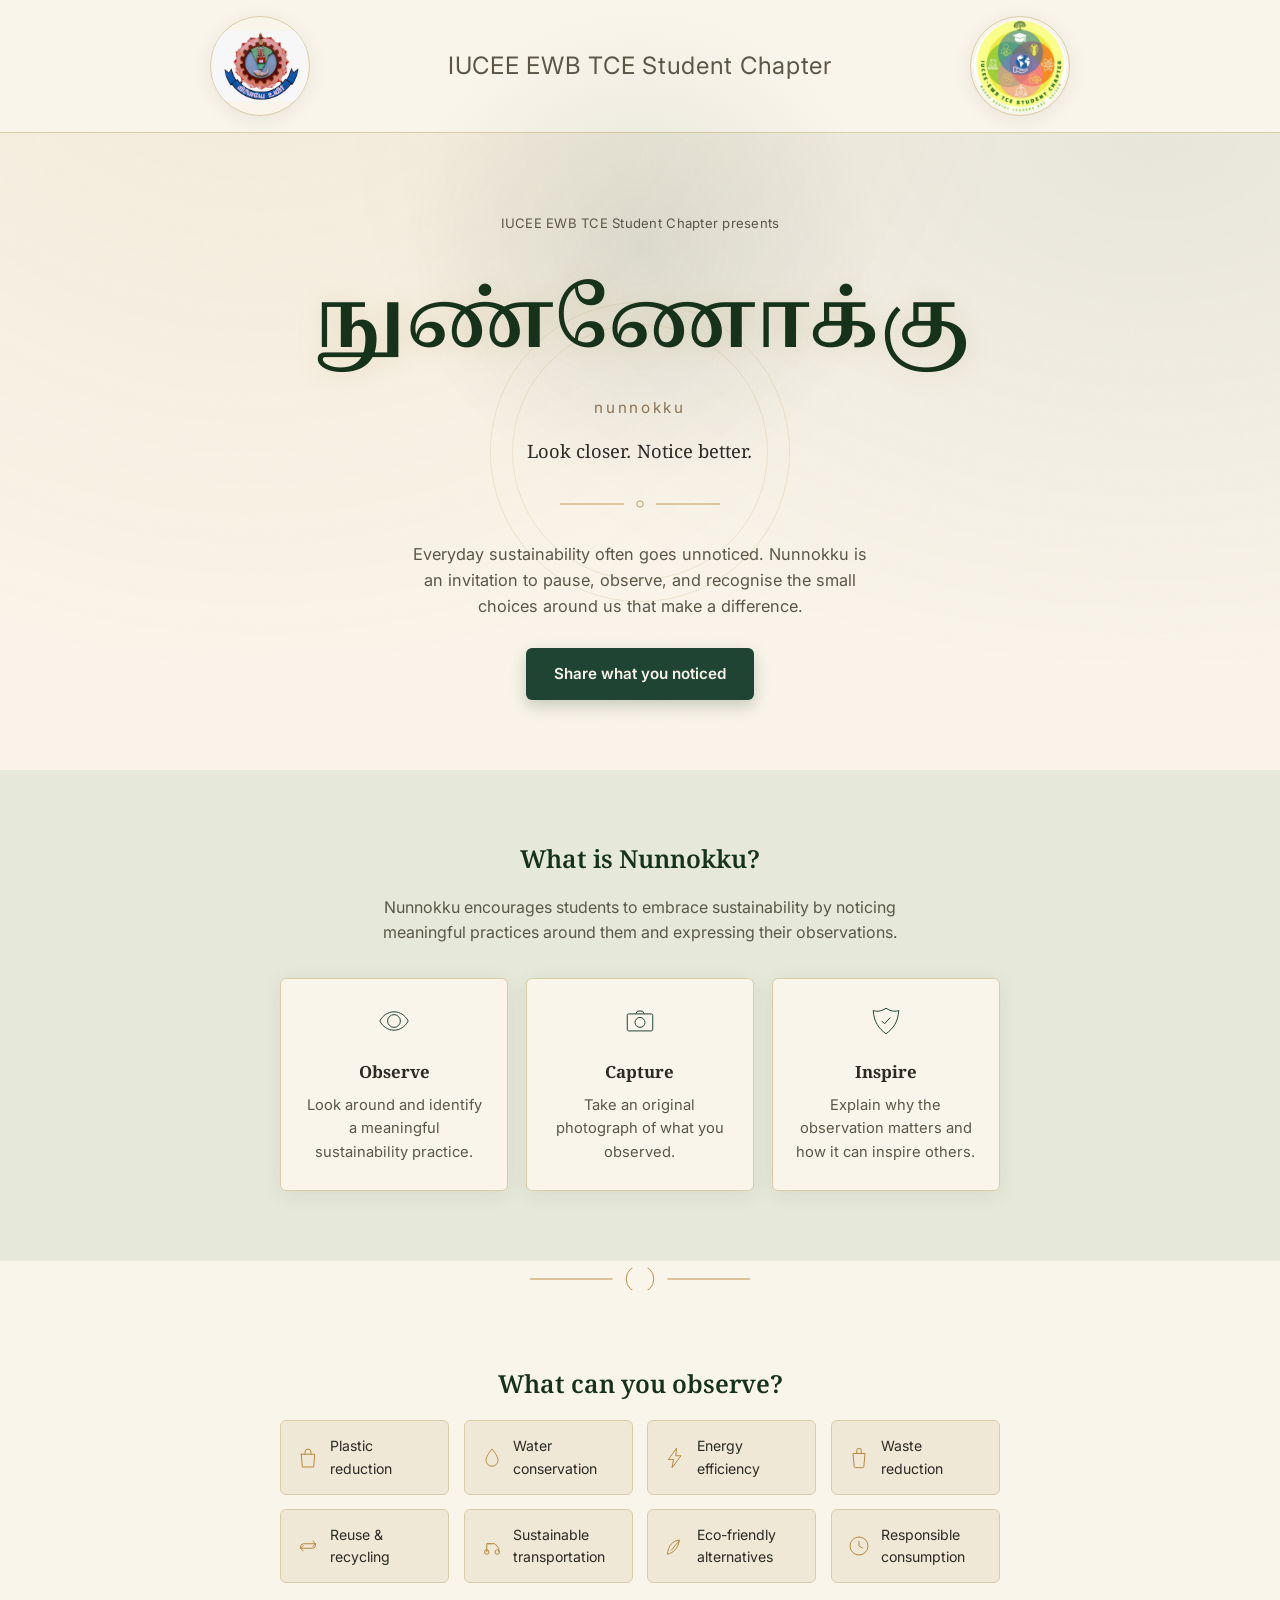
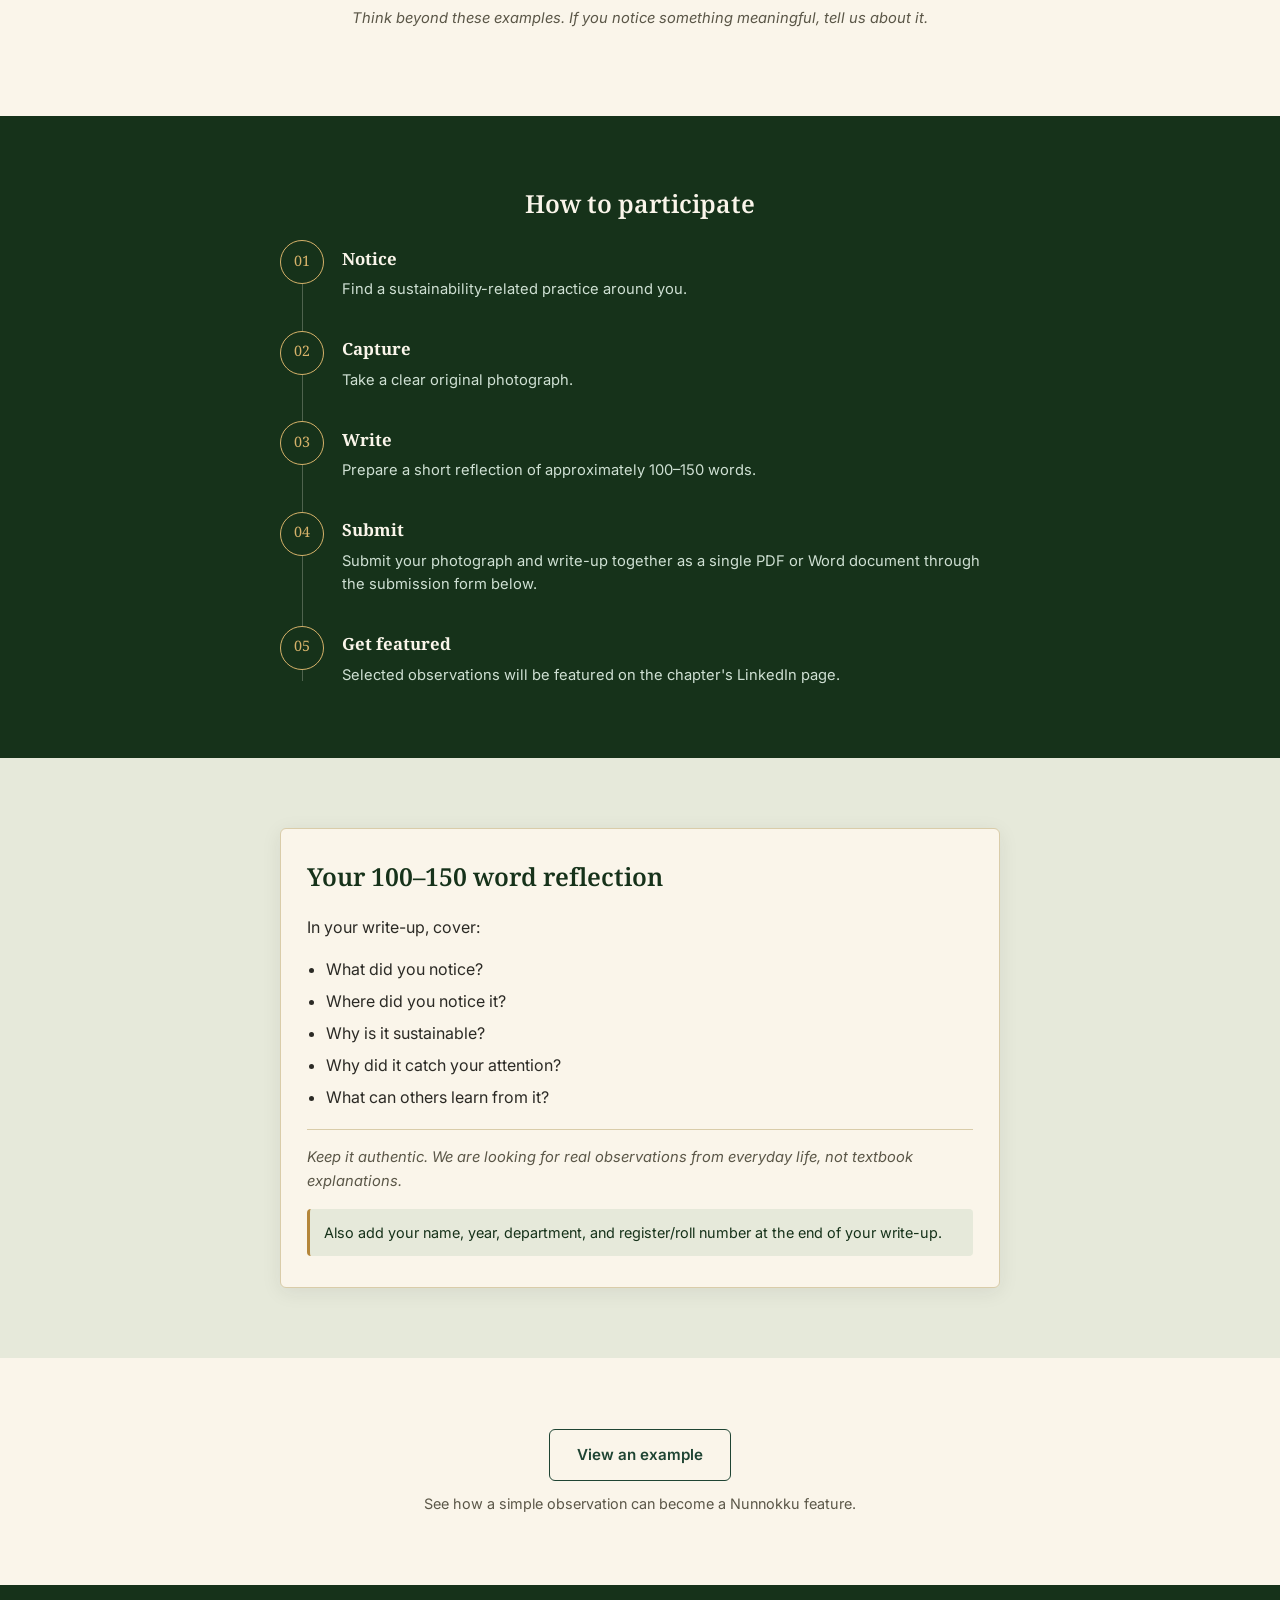
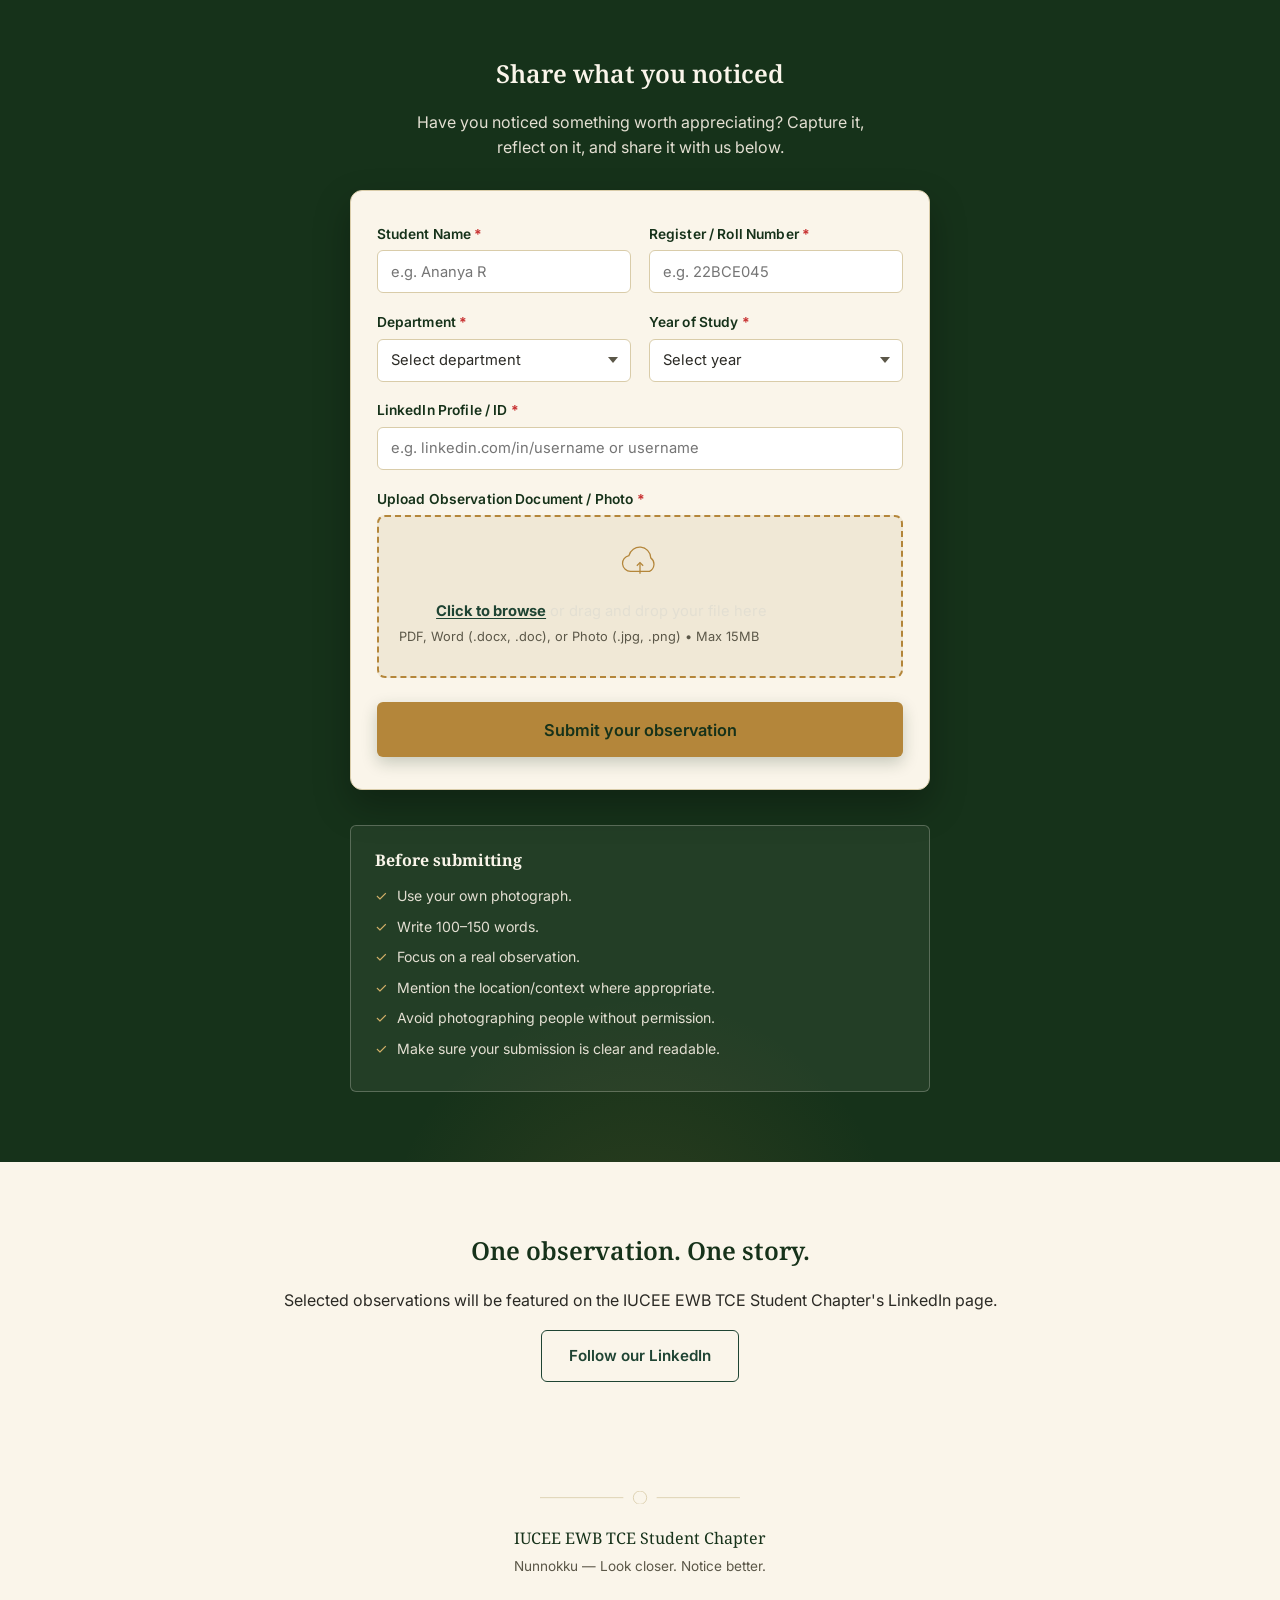
==== index.html @ d1413da4 "Update index.html" ====
<!DOCTYPE html>
<html lang="ta">
<head>
<meta charset="UTF-8">
<meta name="viewport" content="width=device-width, initial-scale=1.0">
<title>நுண்ணோக்கு (Nunnokku) — IUCEE EWB TCE Student Chapter</title>
<meta name="description" content="Nunnokku is a weekly sustainability observation series by the IUCEE EWB TCE Student Chapter. Notice, capture, and share everyday sustainable practices around you.">

<!-- Fonts: Noto Serif Tamil for the Tamil identity mark, Inter for English body/UI text -->
<link rel="preconnect" href="https://fonts.googleapis.com">
<link rel="preconnect" href="https://fonts.gstatic.com" crossorigin>
<link href="https://fonts.googleapis.com/css2?family=Noto+Serif+Tamil:wght@400;500;600;700&family=Inter:wght@400;500;600;700&display=swap" rel="stylesheet">

<link rel="stylesheet" href="style.css">
</head>
<body>

<a class="skip-link" href="#main">Skip to content</a>

<!-- ============ HEADER ============ -->
<header class="site-header">
  <div class="header-inner">
    <!-- Replace with the chapter's own logo. Keep the image square-ish for best balance. -->
    <span class="logo-frame">
      <img class="logo logo-left" src="assets/logo-left.jpeg" alt="IUCEE EWB TCE Student Chapter logo" width="200" height="200" loading="eager" onerror="this.parentElement.style.visibility='hidden'">
    </span>
    <div class="header-center">
      <span class="header-title">IUCEE EWB TCE Student Chapter</span>
    </div>
    <!-- Replace with the second organization's logo -->
    <span class="logo-frame">
      <img class="logo logo-right" src="assets/logo-right.png" alt="Partner organization logo" width="200" height="200" loading="eager" onerror="this.parentElement.style.visibility='hidden'">
    </span>
  </div>
</header>

<main id="main">

  <!-- ============ 1. HERO ============ -->
  <section class="hero" aria-labelledby="hero-title">
    <div class="hero-glow" aria-hidden="true"></div>
    <svg class="hero-ring" viewBox="0 0 400 400" aria-hidden="true">
      <circle cx="200" cy="200" r="176" fill="none" stroke="currentColor" stroke-width="1"/>
      <circle cx="200" cy="200" r="150" fill="none" stroke="currentColor" stroke-width="1"/>
    </svg>

    <p class="presents">IUCEE EWB TCE Student Chapter presents</p>
    <h3 id="hero-title" class="tamil-mark">நுண்ணோக்கு</h3>
    <p class="transliteration">nunnokku</p>
    <p class="tagline">Look closer. Notice better.</p>

    <div class="motif" aria-hidden="true">
      <svg viewBox="0 0 200 20" preserveAspectRatio="xMidYMid meet">
        <line x1="0" y1="10" x2="80" y2="10" stroke="currentColor" stroke-width="1"/>
        <circle cx="100" cy="10" r="4" fill="none" stroke="currentColor" stroke-width="1"/>
        <line x1="120" y1="10" x2="200" y2="10" stroke="currentColor" stroke-width="1"/>
      </svg>
    </div>

    <p class="hero-intro">
      Everyday sustainability often goes unnoticed. Nunnokku is an invitation to pause,
      observe, and recognise the small choices around us that make a difference.
    </p>

    <a href="#submit" class="btn btn-primary hero-cta">Share what you noticed</a>
  </section>

  <!-- ============ 2. ABOUT THE SERIES ============ -->
  <section class="band band-sage" aria-labelledby="about-title">
    <div class="container">
      <h2 id="about-title">What is Nunnokku?</h2>
      <p class="section-lede">
Nunnokku encourages students to embrace sustainability by noticing meaningful practices around them and expressing their observations.

      </p>

      <div class="trio">
        <article class="trio-card">
          <svg class="trio-icon" viewBox="0 0 48 48" fill="none" stroke="currentColor" stroke-width="1.4" aria-hidden="true">
            <circle cx="24" cy="24" r="9"/>
            <path d="M4 24c4-8 12-13 20-13s16 5 20 13c-4 8-12 13-20 13S8 32 4 24z"/>
          </svg>
          <h3>Observe</h3>
          <p>Look around and identify a meaningful sustainability practice.</p>
        </article>
        <article class="trio-card">
          <svg class="trio-icon" viewBox="0 0 48 48" fill="none" stroke="currentColor" stroke-width="1.4" aria-hidden="true">
            <rect x="6" y="14" width="36" height="24" rx="2"/>
            <circle cx="24" cy="26" r="7"/>
            <path d="M18 14l2.5-4h7l2.5 4"/>
          </svg>
          <h3>Capture</h3>
          <p>Take an original photograph of what you observed.</p>
        </article>
        <article class="trio-card">
          <svg class="trio-icon" viewBox="0 0 48 48" fill="none" stroke="currentColor" stroke-width="1.4" aria-hidden="true">
            <path d="M24 6c8 5 14 5 18 3-1 16-7 25-18 33C13 34 7 25 6 9c4 2 10 2 18-3z"/>
            <path d="M18 24l4 4 8-9"/>
          </svg>
          <h3>Inspire</h3>
          <p>Explain why the observation matters and how it can inspire others.</p>
        </article>
      </div>
    </div>
  </section>

  <div class="divider" aria-hidden="true">
    <svg viewBox="0 0 240 24"><path d="M0 12h90M150 12h90M105 12a15 15 0 0130 0 15 15 0 01-30 0z" fill="none" stroke="currentColor" stroke-width="1"/></svg>
  </div>

  <!-- ============ 3. WHAT CAN YOU OBSERVE ============ -->
  <section class="band" aria-labelledby="observe-title">
    <div class="container">
      <h2 id="observe-title">What can you observe?</h2>

      <ul class="observe-grid">
       
<li>
  <svg viewBox="0 0 32 32"
       fill="none"
       stroke="currentColor"
       stroke-width="1.3"
       stroke-linecap="round"
       stroke-linejoin="round"
       aria-hidden="true">
    <path d="M7 11h18l-1.5 17h-15L7 11z"/>
    <path d="M12 11V8a4 4 0 0 1 8 0v3"/>
  </svg>
  <span>Plastic reduction</span>
</li>
        <li>
          <svg viewBox="0 0 32 32" fill="none" stroke="currentColor" stroke-width="1.3" aria-hidden="true"><path d="M16 4c5 6 8 11 8 15a8 8 0 11-16 0c0-4 3-9 8-15z"/></svg>
          <span>Water conservation</span>
        </li>
        <li>
          <svg viewBox="0 0 32 32" fill="none" stroke="currentColor" stroke-width="1.3" aria-hidden="true"><path d="M18 3L7 18h7l-2 11 12-16h-7l1-10z"/></svg>
          <span>Energy efficiency</span>
        </li>
        <li>
          <svg viewBox="0 0 32 32" fill="none" stroke="currentColor" stroke-width="1.3" aria-hidden="true"><path d="M8 10h16l-1.5 17a2 2 0 01-2 1.9h-9a2 2 0 01-2-1.9L8 10zM13 10V6a3 3 0 013-3h0a3 3 0 013 3v4"/></svg>
          <span>Waste reduction</span>
        </li>
        <li>
          <svg viewBox="0 0 32 32" fill="none" stroke="currentColor" stroke-width="1.3" aria-hidden="true"><path d="M22 9l4 4-4 4M26 13H10a4 4 0 00-4 4v2M10 23l-4-4 4-4M6 19h16a4 4 0 004-4v-2"/></svg>
          <span>Reuse &amp; recycling</span>
        </li>
        <li>
          <svg viewBox="0 0 32 32" fill="none" stroke="currentColor" stroke-width="1.3" aria-hidden="true"><circle cx="9" cy="24" r="3"/><circle cx="23" cy="24" r="3"/><path d="M9 24V13h11l5 6v5M9 13h6"/></svg>
          <span>Sustainable transportation</span>
        </li>
        <li>
          <svg viewBox="0 0 32 32" fill="none" stroke="currentColor" stroke-width="1.3" aria-hidden="true"><path d="M6 27c8-2 14-8 16-19-9 1-15 7-16 19z"/><path d="M11 22c3-4 6-8 11-13"/></svg>
          <span>Eco-friendly alternatives</span>
        </li>
        <li>
          <svg viewBox="0 0 32 32" fill="none" stroke="currentColor" stroke-width="1.3" aria-hidden="true"><path d="M16 4a12 12 0 100 24 12 12 0 000-24z"/><path d="M16 9v7l5 3"/></svg>
          <span>Responsible consumption</span>
        </li>
      </ul>

      <p class="observe-note">Think beyond these examples. If you notice something meaningful, tell us about it.</p>
    </div>
  </section>

  <!-- ============ 4. HOW TO PARTICIPATE ============ -->
  <section class="band band-forest" aria-labelledby="timeline-title">
    <div class="container">
      <h2 id="timeline-title" class="on-dark">How to participate</h2>

      <ol class="timeline">
        <li>
          <span class="tl-num">01</span>
          <div class="tl-body">
            <h3>Notice</h3>
            <p>Find a sustainability-related practice around you.</p>
          </div>
        </li>
        <li>
          <span class="tl-num">02</span>
          <div class="tl-body">
            <h3>Capture</h3>
            <p>Take a clear original photograph.</p>
          </div>
        </li>
        <li>
          <span class="tl-num">03</span>
          <div class="tl-body">
            <h3>Write</h3>
            <p>Prepare a short reflection of approximately 100–150 words.</p>
          </div>
        </li>
        <li>
          <span class="tl-num">04</span>
          <div class="tl-body">
            <h3>Submit</h3>
            <p>Submit your photograph and write-up together as a single PDF or Word document through the submission form below.

</p>
          </div>
        </li>
        <li>
          <span class="tl-num">05</span>
          <div class="tl-body">
            <h3>Get featured</h3>
            <p>Selected observations will be featured on the chapter's LinkedIn page.</p>
          </div>
        </li>
      </ol>
    </div>
  </section>

  <!-- ============ 5. WRITING GUIDELINES ============ -->
  <section class="band band-sage" aria-labelledby="guidelines-title">
    <div class="container">
      <div class="guidelines-card">
        <h2 id="guidelines-title">Your 100–150 word reflection</h2>
        <p>In your write-up, cover:</p>
        <ul class="checklist">
          <li>What did you notice?</li>
          <li>Where did you notice it?</li>
          <li>Why is it sustainable?</li>
          <li>Why did it catch your attention?</li>
          <li>What can others learn from it?</li>
        </ul>
        <p class="note">Keep it authentic. We are looking for real observations from everyday life, not textbook explanations.</p>
        <p class="details-note">Also add your name, year, department, and register/roll number at the end of your write-up.</p>
      </div>
    </div>
  </section>

  <!-- ============ 6. EXAMPLE DOCUMENT ============ -->
  <section class="band example" aria-labelledby="example-title">
    <div class="container">
      <h2 id="example-title" class="visually-hidden">Example submission</h2>
      <a id="example-link" href="https://www.linkedin.com/posts/ietsc_nunnoku-sustainability-biogas-ugcPost-7514996785770086400-_ATa/?utm_source=share&utm_medium=member_desktop&rcm=ACoAAE7gDmEBt5pXlXGit9f7jyPxDKz20_A8V6I" target="_blank" rel="noopener noreferrer" class="btn btn-outline example-btn">View an example</a>
      <p class="example-subtitle">See how a simple observation can become a Nunnokku feature.</p>
    </div>
  </section>

  <!-- ============ 7. SUBMISSION SECTION ============ -->
  <section class="band submit-section" id="submit" aria-labelledby="submit-title">
    <div class="submit-glow" aria-hidden="true"></div>
    <div class="container">
      <h2 id="submit-title" class="on-dark">Share what you noticed</h2>
      <p>Have you noticed something worth appreciating? Capture it, reflect on it, and share it with us below.</p>

      <!-- Interactive Upload Form Card -->
      <div class="submission-card" id="submission-card">
        
        <!-- Upload Form -->
        <form id="submission-form" class="submission-form" novalidate>
          <div class="form-grid">
            
            <div class="form-group">
              <label for="student-name">Student Name <span class="req">*</span></label>
              <input type="text" id="student-name" name="name" placeholder="e.g. Ananya R" required autocomplete="name">
            </div>

            <div class="form-group">
              <label for="student-reg">Register / Roll Number <span class="req">*</span></label>
              <input type="text" id="student-reg" name="regNo" placeholder="e.g. 22BCE045" required>
            </div>

            <div class="form-group">
              <label for="student-dept">Department <span class="req">*</span></label>
              <div class="select-wrapper">
                <select id="student-dept" name="department" required>
                  <option value="" disabled selected>Select department</option>
                  <option value="Civil Engineering">Civil Engineering</option>
                  <option value="Mechanical Engineering">Mechanical Engineering</option>
                  <option value="Electrical and Electronics Engineering">Electrical and Electronics Engineering</option>
                  <option value="Electronics and Communication Engineering">Electronics and Communication Engineering</option>
                  <option value="Computer Science and Engineering">Computer Science and Engineering</option>
                  <option value="Information Technology">Information Technology</option>
                  <option value="Mechatronics Engineering">Mechatronics Engineering</option>
                  <option value="Computer Science and Business Systems">Computer Science and Business Systems</option>
                  <option value="Data Science">Data Science</option>
                  <option value="Artificial Intelligence and Machine Learning">Artificial Intelligence</option>
                  <option value="Architecture">Architecture</option>
                  <option value="Other">Other</option>
                </select>
              </div>
            </div>

            <div class="form-group">
              <label for="student-year">Year of Study <span class="req">*</span></label>
              <div class="select-wrapper">
                <select id="student-year" name="year" required>
                  <option value="" disabled selected>Select year</option>
                  <option value="1st Year">1st Year</option>
                  <option value="2nd Year">2nd Year</option>
                  <option value="3rd Year">3rd Year</option>
                  <option value="4th Year">4th Year</option>
                  <option value="5th Year">5th Year</option>
                  <option value="Post Graduate">Post Graduate</option>
                </select>
              </div>
            </div>

            <div class="form-group form-group-full">
              <label for="student-linkedin">LinkedIn Profile / ID <span class="req">*</span></label>
              <input type="text" id="student-linkedin" name="linkedin" placeholder="e.g. linkedin.com/in/username or username" required>
            </div>

          </div>

          <!-- Drag and Drop File Upload Area -->
          <div class="form-group file-upload-group">
            <label>Upload Observation Document / Photo <span class="req">*</span></label>
            <div id="drop-zone" class="drop-zone" tabindex="0" role="button" aria-label="Drop your file here or click to browse">
              <input type="file" id="file-input" class="file-input" accept=".pdf,.doc,.docx,.png,.jpg,.jpeg" required>
              <div class="drop-zone-prompt">
                <svg class="upload-icon" viewBox="0 0 48 48" fill="none" stroke="currentColor" stroke-width="1.6" aria-hidden="true">
                  <path d="M12 32a10 10 0 0 1-2-19.8A14 14 0 0 1 37.6 15 10 10 0 0 1 36 32H12z"/>
                  <polyline points="20 25 24 21 28 25"/>
                  <line x1="24" y1="21" x2="24" y2="35"/>
                </svg>
                <p class="drop-text"><strong>Click to browse</strong> or drag and drop your file here</p>
                <p class="drop-hint">PDF, Word (.docx, .doc), or Photo (.jpg, .png) &bull; Max 15MB</p>
              </div>
            </div>

            <!-- File Preview Card (Hidden until selected) -->
            <div id="file-preview" class="file-preview hidden">
              <div class="file-info">
                <span class="file-type-badge" id="file-ext-badge">PDF</span>
                <div class="file-meta">
                  <span class="file-name" id="file-name-text">filename.pdf</span>
                  <span class="file-size" id="file-size-text">1.2 MB</span>
                </div>
              </div>
              <button type="button" id="remove-file-btn" class="btn-remove-file" aria-label="Remove selected file">&times;</button>
            </div>
            
            <div id="form-error-banner" class="form-feedback error hidden" role="alert"></div>
          </div>

          <!-- Submit Button & Action Bar -->
          <div class="form-actions">
            <button type="submit" id="submit-form-btn" class="btn btn-primary btn-large">
              <span>Submit your observation</span>
            </button>
          </div>
        </form>

        <!-- Live Uploading Progress View (Hidden by default) -->
        <div id="upload-progress-state" class="upload-state hidden" aria-live="polite">
          <div class="state-spinner" aria-hidden="true"></div>
          <h3 class="state-title">Uploading observation...</h3>
          <p class="state-desc" id="progress-desc">Uploading your file securely to Google Drive. Please don't close this window.</p>
          <div class="progress-bar-track">
            <div id="progress-bar-fill" class="progress-bar-fill"></div>
          </div>
        </div>

        <!-- Success Confirmation View (Hidden by default) -->
        <div id="upload-success-state" class="upload-state hidden" aria-live="polite">
          <div class="success-checkmark" aria-hidden="true">
            <svg viewBox="0 0 52 52">
              <circle cx="26" cy="26" r="24" fill="none" stroke="currentColor" stroke-width="2"/>
              <path fill="none" stroke="currentColor" stroke-width="2.5" stroke-linecap="round" stroke-linejoin="round" d="M14 27l8 8 16-16"/>
            </svg>
          </div>
          <h3 class="state-title">Observation Submitted Successfully!</h3>
          <p class="state-desc" id="success-message">
            Thank you for contributing to Nunnokku.
          </p>
          <div class="submission-summary" id="submission-summary"></div>
          <button type="button" id="submit-another-btn" class="btn btn-outline">Submit another observation</button>
        </div>

      </div>

      <!-- ============ 8. IMPORTANT SUBMISSION INFORMATION ============ -->
      <div class="info-box">
        <h3>Before submitting</h3>
        <ul class="check-list">
          <li>Use your own photograph.</li>
          <li>Write 100–150 words.</li>
          <li>Focus on a real observation.</li>
          <li>Mention the location/context where appropriate.</li>
          <li>Avoid photographing people without permission.</li>
          <li>Make sure your submission is clear and readable.</li>
        </ul>
      </div>
    </div>
  </section>

  <!-- ============ 9. LINKEDIN FEATURE ============ -->
  <section class="band example" aria-labelledby="linkedin-title">
    <div class="container">
      <h2 id="linkedin-title">One observation. One story.</h2>
      <p>Selected observations will be featured on the IUCEE EWB TCE Student Chapter's LinkedIn page.</p>
      <a id="linkedin-link" href="#" target="_blank" rel="noopener noreferrer" class="btn btn-outline">Follow our LinkedIn</a>
    </div>
  </section>

</main>

<!-- ============ 10. FOOTER ============ -->
<footer class="site-footer">
  <svg class="footer-motif" viewBox="0 0 240 16" aria-hidden="true">
    <line x1="0" y1="8" x2="100" y2="8" stroke="currentColor" stroke-width="1"/>
    <path d="M112 8a8 8 0 0116 0 8 8 0 01-16 0z" fill="none" stroke="currentColor" stroke-width="1"/>
    <line x1="140" y1="8" x2="240" y2="8" stroke="currentColor" stroke-width="1"/>
  </svg>
  <p class="footer-org">IUCEE EWB TCE Student Chapter</p>
  <p class="footer-tag">Nunnokku — Look closer. Notice better.</p>
</footer>

<script src="script.js"></script>
</body>
</html>
---- style.css ----
/* =========================================================
   NUNNOKKU — IUCEE EWB TCE Student Chapter
   Design tokens
   ========================================================= */
:root {
  --paper:      #FAF5EA;
  --paper-deep: #F0E8D6;
  --sage:       #E6E9DA;
  --ink:        #2B2A25;
  --ink-soft:   #5B5748;
  --green:      #1F4433;
  --green-deep: #16321A;
  --green-mid:  #2C5A43;
  --earth:      #8B7355;
  --gold:       #B4863A;
  --gold-soft:  #D6B26A;
  --line:       #D9CCA9;

  --serif-tamil: 'Noto Serif Tamil', 'Noto Serif', serif;
  --sans: 'Inter', -apple-system, BlinkMacSystemFont, 'Segoe UI', sans-serif;

  --radius: 6px;
  --shadow: 0 4px 20px rgba(43, 42, 37, 0.08);
  --shadow-lift: 0 10px 28px rgba(22, 50, 26, 0.14);
  --max-w: 720px;
}

* { box-sizing: border-box; }

html {
  scroll-behavior: smooth;
  overflow-x: hidden; /* belt-and-braces: decorative elements never cause a horizontal scrollbar or clip real content */
}

@media (prefers-reduced-motion: reduce) {
  html { scroll-behavior: auto; }
  *, *::before, *::after {
    animation-duration: 0.001ms !important;
    animation-iteration-count: 1 !important;
    transition-duration: 0.001ms !important;
  }
}

body {
  margin: 0;
  background: var(--paper);
  color: var(--ink);
  font-family: var(--sans);
  line-height: 1.6;
  -webkit-font-smoothing: antialiased;
  position: relative;
}

/* Fine grain + warm gradient wash over the whole page, so the
   parchment tone feels tactile instead of flat. */
body::before {
  content: "";
  position: fixed;
  inset: 0;
  pointer-events: none;
  z-index: 0;
  background-image:
    radial-gradient(ellipse at 20% -10%, rgba(180, 134, 58, 0.10), transparent 55%),
    radial-gradient(ellipse at 90% 15%, rgba(31, 68, 51, 0.08), transparent 50%),
    url("data:image/svg+xml,%3Csvg xmlns='http://www.w3.org/2000/svg' width='120' height='120'%3E%3Cfilter id='n'%3E%3CfeTurbulence type='fractalNoise' baseFrequency='0.9' numOctaves='2' stitchTiles='stitch'/%3E%3C/filter%3E%3Crect width='100%25' height='100%25' filter='url(%23n)' opacity='0.035'/%3E%3C/svg%3E");
  background-repeat: repeat;
}

body > * { position: relative; z-index: 1; }

img { max-width: 100%; display: block; }
a { color: inherit; }

.visually-hidden {
  position: absolute;
  width: 1px; height: 1px;
  overflow: hidden;
  clip: rect(0 0 0 0);
  white-space: nowrap;
}

.skip-link {
  position: absolute;
  left: -999px;
  top: 0;
  background: var(--green);
  color: var(--paper);
  padding: 0.6em 1em;
  z-index: 100;
}
.skip-link:focus { left: 0.5em; top: 0.5em; }

:focus-visible {
  outline: 2px solid var(--gold);
  outline-offset: 3px;
}

/* =========================================================
   HEADER
   ========================================================= */
.site-header {
  border-bottom: 1px solid var(--line);
  background: var(--paper);
}

.header-inner {
  max-width: 900px;
  margin: 0 auto;
  padding: 1rem 1.25rem;
  display: flex;
  align-items: center;
  justify-content: space-between;
  gap: 0.75rem;
}

.logo-frame {
  flex-shrink: 0;
  width: 100px;
  height: 100px;
  border-radius: 50%;
  background: var(--paper);
  border: 1px solid var(--line);
  box-shadow: var(--shadow);
  display: flex;
  align-items: center;
  justify-content: center;
  overflow: hidden;
}

.logo {
  width: 94px;
  height: 94px;
  object-fit: contain;
}

.header-center {
  flex: 1;
  display: flex;
  flex-direction: column;
  align-items: center;
  gap: 0.45rem;
}

.header-title {
  font-size: 1.5rem;
  letter-spacing: 0.03em;
  color: var(--ink-soft);
  text-align: center;
  margin: 0;
}

.creator-badge-btn {
  display: inline-flex;
  align-items: center;
  gap: 0.35rem;
  padding: 0.28rem 0.75rem;
  font-family: var(--sans);
  font-size: 0.78rem;
  font-weight: 600;
  color: var(--green);
  background: var(--paper-deep);
  border: 1px solid var(--line);
  border-radius: 999px;
  cursor: pointer;
  transition: all 0.2s ease;
}

.creator-badge-btn:hover {
  background: var(--green);
  color: var(--paper);
  border-color: var(--green);
  transform: translateY(-1px);
}

/* =========================================================
   HERO
   ========================================================= */
.hero {
  max-width: var(--max-w);
  margin: 0 auto;
  padding: 3.4rem 1.5rem 3.2rem;
  text-align: center;
  position: relative;
}

.hero-glow {
  position: absolute;
  top: -20%;
  left: 50%;
  transform: translateX(-50%);
  width: min(480px, 120vw);
  height: min(480px, 120vw);
  background: radial-gradient(circle, rgba(31, 68, 51, 0.10) 0%, transparent 70%);
  z-index: -2;
  pointer-events: none;
}

.hero-ring {
  position: absolute;
  top: 50%;
  left: 50%;
  transform: translate(-50%, -50%);
  /* Scales with the viewport so it never has to be clipped by
     the hero — clipping it was also clipping the title text. */
  width: min(340px, 82vw);
  height: min(340px, 82vw);
  color: var(--gold);
  opacity: 0.18;
  z-index: -1;
  pointer-events: none;
}

.presents {
  font-size: 0.82rem;
  color: var(--ink-soft);
  letter-spacing: 0.02em;
  margin: 0 0 1.6rem;
}

.tamil-mark {
  font-family: var(--serif-tamil);
  font-weight: 600;
  font-size: clamp(2rem, 10vw, 5rem);
  line-height: 1.3;
  white-space: nowrap;
  color: var(--green-deep);
  margin: 0;
  padding: 0.15em 0;
  text-shadow: 0 2px 24px rgba(180, 134, 58, 0.18);
}

.transliteration {
  font-size: 0.95rem;
  letter-spacing: 0.18em;
  color: var(--earth);
  margin: 0.5rem 0 0;
  text-transform: lowercase;
}

.tagline {
  font-family: var(--serif-tamil);
  font-style: italic;
  font-size: 1.15rem;
  color: var(--ink);
  margin: 1.1rem 0 0;
}

.motif { width: 160px; color: var(--gold); margin: 1.8rem auto; }
.motif svg { width: 100%; height: auto; display: block; }

.hero-intro {
  max-width: 46ch;
  margin: 0 auto;
  color: var(--ink-soft);
  font-size: 1.02rem;
}

.hero-cta { margin-top: 1.8rem; }

/* =========================================================
   BUTTONS
   ========================================================= */
.btn {
  display: inline-block;
  font-family: var(--sans);
  font-size: 0.95rem;
  font-weight: 600;
  text-decoration: none;
  padding: 0.85em 1.8em;
  border-radius: var(--radius);
  border: 1px solid transparent;
  cursor: pointer;
  transition: background-color 0.2s ease, color 0.2s ease, border-color 0.2s ease,
              transform 0.15s ease, box-shadow 0.2s ease;
}

.btn-primary {
  background: var(--green);
  color: var(--paper);
  box-shadow: 0 6px 16px rgba(22, 50, 26, 0.22);
}
.btn-primary:hover, .btn-primary:focus-visible {
  background: var(--green-deep);
  transform: translateY(-1px);
  box-shadow: 0 10px 22px rgba(22, 50, 26, 0.28);
}
.btn-primary:active { transform: translateY(1px); box-shadow: none; }

.btn-outline {
  background: transparent;
  color: var(--green);
  border-color: var(--green);
}
.btn-outline:hover, .btn-outline:focus-visible {
  background: var(--green);
  color: var(--paper);
}

.btn-large { padding: 1em 2.4em; font-size: 1.02rem; }

/* =========================================================
   FULL-BLEED BANDS
   ========================================================= */
.band {
  padding: 3.2rem 1.5rem;
}

.band-sage { background: var(--sage); }
.band-forest { background: var(--green-deep); color: var(--paper); }
.band-forest .tl-body p { color: #CFE0D3; }

.container {
  max-width: var(--max-w);
  margin: 0 auto;
}

.on-dark { color: var(--paper) !important; }

.divider {
  color: var(--gold);
  width: 220px;
  margin: 0 auto;
  padding: 0.4rem 0;
}
.divider svg { width: 100%; height: auto; display: block; }

.band h2 {
  font-family: var(--serif-tamil);
  font-weight: 600;
  font-size: 1.55rem;
  color: var(--green-deep);
  margin: 0 0 0.9rem;
  text-align: center;
}

.section-lede {
  text-align: center;
  max-width: 52ch;
  margin: 0 auto 2rem;
  color: var(--ink-soft);
}

/* fade-in on scroll */
.band, .hero {
  opacity: 0;
  transform: translateY(14px);
  transition: opacity 0.6s ease, transform 0.6s ease;
}
.band.in-view, .hero.in-view { opacity: 1; transform: translateY(0); }

/* =========================================================
   ABOUT — trio cards
   ========================================================= */
.trio { display: grid; grid-template-columns: 1fr; gap: 1.1rem; }

.trio-card {
  background: var(--paper);
  border: 1px solid var(--line);
  border-radius: var(--radius);
  padding: 1.6rem 1.3rem;
  text-align: center;
  box-shadow: var(--shadow);
  transition: transform 0.2s ease, box-shadow 0.2s ease;
}
.trio-card:hover { transform: translateY(-3px); box-shadow: var(--shadow-lift); }

.trio-icon { width: 34px; height: 34px; color: var(--green); margin: 0 auto 0.9rem; }

.trio-card h3 {
  font-family: var(--serif-tamil);
  font-size: 1.05rem;
  margin: 0 0 0.4rem;
  color: var(--ink);
}
.trio-card p { color: var(--ink-soft); font-size: 0.92rem; margin: 0; }

/* =========================================================
   OBSERVE GRID
   ========================================================= */
.observe-grid {
  list-style: none;
  margin: 0 0 1.5rem;
  padding: 0;
  display: grid;
  grid-template-columns: repeat(2, 1fr);
  gap: 0.9rem;
}

.observe-grid li {
  display: flex;
  align-items: center;
  gap: 0.6rem;
  background: var(--paper-deep);
  border: 1px solid var(--line);
  border-radius: var(--radius);
  padding: 0.85rem 0.95rem;
  font-size: 0.88rem;
  transition: transform 0.2s ease, background-color 0.2s ease, box-shadow 0.2s ease;
}
.observe-grid li:hover {
  background: var(--paper);
  transform: translateY(-2px);
  box-shadow: var(--shadow);
}

.observe-grid svg { width: 24px; height: 24px; color: var(--gold); flex-shrink: 0; }

.observe-note { text-align: center; font-style: italic; color: var(--ink-soft); font-size: 0.92rem; }

/* =========================================================
   TIMELINE
   ========================================================= */
.timeline { list-style: none; margin: 0; padding: 0; position: relative; }

.timeline::before {
  content: "";
  position: absolute;
  left: 22px;
  top: 6px;
  bottom: 6px;
  width: 1px;
  background: rgba(250, 245, 234, 0.25);
}

.timeline li { display: flex; gap: 1.1rem; padding: 0 0 1.8rem; position: relative; }
.timeline li:last-child { padding-bottom: 0; }

.tl-num {
  flex-shrink: 0;
  width: 44px;
  height: 44px;
  border-radius: 50%;
  background: var(--green-deep);
  border: 1px solid var(--gold-soft);
  color: var(--gold-soft);
  font-family: var(--serif-tamil);
  font-size: 0.9rem;
  display: flex;
  align-items: center;
  justify-content: center;
  z-index: 1;
}

.tl-body h3 {
  font-family: var(--serif-tamil);
  font-size: 1.05rem;
  margin: 0.4rem 0 0.3rem;
  color: var(--paper);
}
.tl-body p { margin: 0; font-size: 0.92rem; }

/* =========================================================
   GUIDELINES CARD
   ========================================================= */
.guidelines-card {
  background: var(--paper);
  border: 1px solid var(--line);
  border-radius: var(--radius);
  box-shadow: var(--shadow);
  padding: 1.9rem 1.6rem;
}

.guidelines-card h2 { text-align: left; }

.checklist { margin: 0 0 1.2rem; padding-left: 1.2rem; color: var(--ink); }
.checklist li { margin-bottom: 0.4rem; }

.guidelines-card .note {
  font-style: italic;
  color: var(--ink-soft);
  font-size: 0.92rem;
  margin: 0 0 1rem;
  border-top: 1px solid var(--line);
  padding-top: 1rem;
}

.details-note {
  font-size: 0.9rem;
  color: var(--green-deep);
  background: var(--sage);
  border-left: 3px solid var(--gold);
  border-radius: 4px;
  padding: 0.75rem 0.9rem;
  margin: 0;
}

/* =========================================================
   EXAMPLE / LINKEDIN (shared light band)
   ========================================================= */
.band.example { text-align: center; background: var(--paper); }
.example-btn { margin-bottom: 0.7rem; }
.example-subtitle { color: var(--ink-soft); font-size: 0.9rem; margin: 0; }

/* =========================================================
   SUBMISSION SECTION
   ========================================================= */
.submit-section {
  text-align: center;
  background: var(--green-deep);
  color: var(--paper);
  position: relative;
  overflow: hidden;
}

.submit-glow {
  position: absolute;
  bottom: -30%;
  left: 50%;
  transform: translateX(-50%);
  width: 520px;
  height: 520px;
  background: radial-gradient(circle, rgba(180, 134, 58, 0.14) 0%, transparent 70%);
  pointer-events: none;
}

.submit-section p {
  max-width: 46ch;
  margin: 0 auto 1.6rem;
  color: #E3DFD2;
  position: relative;
}

.submit-section .btn-primary {
  background: var(--gold);
  color: var(--green-deep);
  position: relative;
}
.submit-section .btn-primary:hover, .submit-section .btn-primary:focus-visible {
  background: var(--gold-soft);
}

/* =========================================================
   SUBMISSION CARD & FORM
   ========================================================= */
.submission-card {
  max-width: 580px;
  margin: 1.8rem auto 0;
  background: var(--paper);
  color: var(--ink);
  border: 1px solid var(--line);
  border-radius: 12px;
  padding: 2rem 1.6rem;
  box-shadow: 0 16px 36px rgba(0, 0, 0, 0.28);
  position: relative;
  text-align: left;
}

.submission-form { display: block; }

.form-grid {
  display: grid;
  grid-template-columns: 1fr;
  gap: 1.1rem;
}

@media (min-width: 540px) {
  .form-grid {
    grid-template-columns: repeat(2, 1fr);
  }
  .form-group-full {
    grid-column: 1 / -1;
  }
}

.form-group {
  display: flex;
  flex-direction: column;
  gap: 0.35rem;
}

.form-group label {
  font-size: 0.86rem;
  font-weight: 600;
  color: var(--green-deep);
  letter-spacing: 0.01em;
}

.req {
  color: #c83232;
  font-weight: bold;
}

.form-group input[type="text"],
.select-wrapper select,
.passcode-input,
.dash-search-bar input {
  font-family: var(--sans);
  font-size: 0.92rem;
  padding: 0.72rem 0.85rem;
  background: #FFFFFF;
  color: var(--ink);
  border: 1.5px solid var(--line);
  border-radius: var(--radius);
  transition: border-color 0.2s ease, box-shadow 0.2s ease;
  width: 100%;
  box-sizing: border-box;
}

.form-group input[type="text"]:focus,
.select-wrapper select:focus,
.passcode-input:focus,
.dash-search-bar input:focus {
  border-color: var(--gold);
  outline: none;
  box-shadow: 0 0 0 3px rgba(180, 134, 58, 0.2);
}

.select-wrapper {
  position: relative;
  width: 100%;
}

.select-wrapper select {
  appearance: none;
  cursor: pointer;
  padding-right: 2rem;
}

.select-wrapper::after {
  content: "";
  position: absolute;
  right: 0.85rem;
  top: 50%;
  transform: translateY(-50%);
  width: 0;
  height: 0;
  border-left: 5px solid transparent;
  border-right: 5px solid transparent;
  border-top: 6px solid var(--ink-soft);
  pointer-events: none;
}

.file-upload-group {
  margin-top: 1.1rem;
}

/* Drag and Drop Zone */
.drop-zone {
  border: 2px dashed var(--gold);
  border-radius: 8px;
  background: var(--paper-deep);
  padding: 1.8rem 1rem;
  text-align: center;
  cursor: pointer;
  transition: background-color 0.2s ease, border-color 0.2s ease, transform 0.15s ease;
  outline: none;
}

.drop-zone:hover,
.drop-zone:focus-visible,
.drop-zone.dragover {
  background: #FFFFFF;
  border-color: var(--green);
  box-shadow: 0 0 0 3px rgba(31, 68, 51, 0.12);
}

.file-input { display: none; }

.upload-icon {
  width: 38px;
  height: 38px;
  color: var(--gold);
  margin-bottom: 0.5rem;
  transition: transform 0.2s ease;
}

.drop-zone:hover .upload-icon {
  transform: translateY(-2px);
  color: var(--green);
}

.drop-text {
  font-size: 0.92rem;
  color: var(--ink);
  margin: 0 0 0.25rem !important;
}

.drop-text strong {
  color: var(--green);
  text-decoration: underline;
  text-underline-offset: 2px;
}

.drop-hint {
  font-size: 0.8rem;
  color: var(--ink-soft) !important;
  margin: 0 !important;
}

/* Selected File Preview Card */
.file-preview {
  display: flex;
  align-items: center;
  justify-content: space-between;
  background: var(--sage);
  border: 1px solid var(--line);
  border-radius: 6px;
  padding: 0.75rem 0.95rem;
  margin-top: 0.75rem;
}

.file-info {
  display: flex;
  align-items: center;
  gap: 0.65rem;
  overflow: hidden;
}

.file-type-badge {
  background: var(--green-deep);
  color: var(--paper);
  font-size: 0.72rem;
  font-weight: 700;
  text-transform: uppercase;
  padding: 0.22rem 0.5rem;
  border-radius: 4px;
  flex-shrink: 0;
}

.file-meta {
  display: flex;
  flex-direction: column;
  overflow: hidden;
}

.file-name {
  font-size: 0.88rem;
  font-weight: 600;
  color: var(--ink);
  white-space: nowrap;
  overflow: hidden;
  text-overflow: ellipsis;
}

.file-size {
  font-size: 0.76rem;
  color: var(--ink-soft);
}

.btn-remove-file {
  background: transparent;
  border: none;
  font-size: 1.4rem;
  line-height: 1;
  color: var(--ink-soft);
  cursor: pointer;
  padding: 0.2rem 0.4rem;
  border-radius: 4px;
  transition: color 0.15s ease, background 0.15s ease;
}

.btn-remove-file:hover {
  color: #c83232;
  background: rgba(200, 50, 50, 0.1);
}

.form-feedback {
  font-size: 0.85rem;
  border-radius: 6px;
  padding: 0.65rem 0.85rem;
  margin-top: 0.75rem;
}

.form-feedback.error {
  background: #fdf2f2;
  border: 1px solid #f8b4b4;
  color: #991b1b;
}

.form-actions {
  margin-top: 1.5rem;
  text-align: center;
}

.form-actions .btn {
  width: 100%;
}

/* Upload States (Progress & Success) */
.upload-state {
  text-align: center;
  padding: 1.8rem 0.5rem;
}

.upload-state .state-title {
  font-family: var(--serif-tamil);
  color: var(--green-deep);
  font-size: 1.25rem;
  margin: 0.8rem 0 0.4rem;
}

.upload-state .state-desc {
  color: var(--ink-soft) !important;
  font-size: 0.9rem;
  max-width: 44ch;
  margin: 0 auto 1.4rem !important;
}

.state-spinner {
  width: 44px;
  height: 44px;
  border: 3.5px solid rgba(31, 68, 51, 0.15);
  border-top-color: var(--green);
  border-radius: 50%;
  animation: spin 0.8s linear infinite;
  margin: 0 auto;
}

@keyframes spin {
  to { transform: rotate(360deg); }
}

.progress-bar-track {
  width: 100%;
  max-width: 360px;
  height: 8px;
  background: var(--paper-deep);
  border: 1px solid var(--line);
  border-radius: 99px;
  margin: 0 auto;
  overflow: hidden;
}

.progress-bar-fill {
  height: 100%;
  width: 30%;
  background: linear-gradient(90deg, var(--green), var(--gold));
  border-radius: 99px;
  animation: progressAnim 1.8s ease-in-out infinite;
}

@keyframes progressAnim {
  0% { transform: translateX(-100%); width: 30%; }
  50% { width: 60%; }
  100% { transform: translateX(350%); width: 30%; }
}

.success-checkmark {
  width: 56px;
  height: 56px;
  margin: 0 auto;
  color: #2e7d32;
}

.success-checkmark svg {
  width: 100%;
  height: 100%;
}

.submission-summary {
  background: var(--paper-deep);
  border: 1px solid var(--line);
  border-radius: 6px;
  padding: 0.95rem 1.1rem;
  font-size: 0.86rem;
  color: var(--ink);
  text-align: left;
  max-width: 460px;
  width: 100%;
  box-sizing: border-box;
  margin: 0 auto 1.4rem;
  line-height: 1.5;
  overflow-wrap: anywhere;
  word-break: break-all;
  overflow: hidden;
}

.submission-summary div {
  margin-bottom: 0.4rem;
  overflow-wrap: anywhere;
  word-break: break-all;
}

.submission-summary div:last-child {
  margin-bottom: 0;
}

.submission-summary a {
  color: var(--green);
  text-decoration: underline;
  overflow-wrap: anywhere;
  word-break: break-all;
}

.hidden {
  display: none !important;
}

.info-box {
  max-width: 580px;
  margin: 2.2rem auto 0;
  background: rgba(250, 245, 234, 0.06);
  border: 1px solid rgba(250, 245, 234, 0.25);
  border-radius: var(--radius);
  padding: 1.4rem 1.5rem;
  text-align: left;
  position: relative;
}

.info-box h3 { font-family: var(--serif-tamil); font-size: 1rem; margin: 0 0 0.7rem; color: var(--paper); }

.check-list { list-style: none; margin: 0; padding: 0; font-size: 0.88rem; color: #E3DFD2; }
.check-list li { padding-left: 1.4rem; position: relative; margin-bottom: 0.5rem; }
.check-list li::before { content: "✓"; position: absolute; left: 0; color: var(--gold-soft); }

/* =========================================================
   FOOTER ACTIONS
   ========================================================= */
.footer-meta-actions {
  margin-top: 1.2rem;
  text-align: center;
}

.footer-creator-link {
  background: transparent;
  border: 1px dashed var(--line);
  color: var(--ink-soft);
  font-family: var(--sans);
  font-size: 0.78rem;
  border-radius: 999px;
  padding: 0.3rem 0.85rem;
  cursor: pointer;
  display: inline-flex;
  align-items: center;
  gap: 0.35rem;
  transition: all 0.2s ease;
}

.footer-creator-link:hover {
  background: var(--sage);
  color: var(--green);
  border-color: var(--gold);
}

/* =========================================================
   CREATOR PORTAL MODAL
   ========================================================= */
.modal-backdrop {
  position: fixed;
  inset: 0;
  background: rgba(22, 50, 26, 0.65);
  backdrop-filter: blur(4px);
  -webkit-backdrop-filter: blur(4px);
  z-index: 1000;
  display: flex;
  align-items: center;
  justify-content: center;
  padding: 1rem;
  opacity: 1;
  visibility: visible;
  transition: opacity 0.25s ease, visibility 0.25s ease;
}

.modal-card {
  background: var(--paper);
  color: var(--ink);
  width: 100%;
  max-width: 720px;
  max-height: 88vh;
  border-radius: 12px;
  border: 1px solid var(--line);
  box-shadow: 0 20px 50px rgba(0, 0, 0, 0.35);
  display: flex;
  flex-direction: column;
  overflow: hidden;
  animation: modalPop 0.25s ease-out;
}

@keyframes modalPop {
  from { opacity: 0; transform: scale(0.96) translateY(8px); }
  to { opacity: 1; transform: scale(1) translateY(0); }
}

.modal-header {
  display: flex;
  align-items: center;
  justify-content: space-between;
  padding: 1.1rem 1.4rem;
  background: var(--paper-deep);
  border-bottom: 1px solid var(--line);
}

.modal-title-group {
  display: flex;
  align-items: center;
  gap: 0.6rem;
  color: var(--green-deep);
}

.modal-title-group h2 {
  font-family: var(--serif-tamil);
  font-size: 1.25rem;
  font-weight: 600;
  margin: 0;
  color: var(--green-deep);
}

.modal-close-btn {
  background: transparent;
  border: none;
  font-size: 1.8rem;
  line-height: 1;
  color: var(--ink-soft);
  cursor: pointer;
  padding: 0.2rem 0.5rem;
  border-radius: 4px;
}

.modal-close-btn:hover {
  color: var(--ink);
  background: var(--sage);
}

.modal-body {
  padding: 1.5rem 1.4rem;
  overflow-y: auto;
}

/* Passcode Panel */
.auth-panel {
  text-align: center;
  padding: 2.2rem 1.5rem;
}

.auth-instruction {
  font-size: 0.95rem;
  color: var(--ink-soft);
  margin: 0 0 1.2rem;
}

.passcode-input-group {
  display: flex;
  gap: 0.6rem;
  max-width: 380px;
  margin: 0 auto;
}

.passcode-input {
  flex: 1;
}

.auth-error {
  color: #c83232;
  font-size: 0.85rem;
  margin-top: 0.75rem;
}

.auth-tip {
  font-size: 0.78rem;
  color: var(--ink-soft);
  margin-top: 1.2rem;
}

/* Dashboard Panel */
.dash-toolbar {
  display: flex;
  align-items: center;
  justify-content: space-between;
  flex-wrap: wrap;
  gap: 0.75rem;
  margin-bottom: 1rem;
}

.stat-badge {
  background: var(--sage);
  border: 1px solid var(--line);
  padding: 0.35rem 0.75rem;
  border-radius: 999px;
  font-size: 0.84rem;
  color: var(--green-deep);
}

.dash-actions {
  display: flex;
  align-items: center;
  gap: 0.5rem;
}

.btn-sm {
  padding: 0.45rem 0.9rem;
  font-size: 0.82rem;
  display: inline-flex;
  align-items: center;
  gap: 0.35rem;
}

.btn-icon {
  background: var(--paper-deep);
  border: 1px solid var(--line);
  color: var(--ink);
  border-radius: var(--radius);
  cursor: pointer;
  padding: 0.45rem 0.6rem;
  transition: all 0.15s ease;
}

.btn-icon:hover {
  background: var(--sage);
  color: var(--green);
}

.dash-search-bar {
  margin-bottom: 1.1rem;
}

.submissions-list-container {
  display: flex;
  flex-direction: column;
  gap: 0.75rem;
  max-height: 48vh;
  overflow-y: auto;
  padding-right: 0.2rem;
}

.submission-item {
  background: #FFFFFF;
  border: 1px solid var(--line);
  border-radius: 8px;
  padding: 0.95rem 1.1rem;
  display: flex;
  align-items: center;
  justify-content: space-between;
  gap: 0.9rem;
  transition: transform 0.15s ease, box-shadow 0.15s ease;
}

.submission-item:hover {
  transform: translateY(-1px);
  box-shadow: 0 4px 12px rgba(0, 0, 0, 0.06);
}

.sub-primary {
  display: flex;
  flex-direction: column;
  gap: 0.2rem;
  overflow: hidden;
}

.sub-header {
  display: flex;
  align-items: center;
  gap: 0.55rem;
  flex-wrap: wrap;
}

.sub-name {
  font-weight: 600;
  color: var(--green-deep);
  font-size: 0.96rem;
}

.sub-badge {
  font-size: 0.74rem;
  background: var(--sage);
  color: var(--green-deep);
  padding: 0.15rem 0.45rem;
  border-radius: 4px;
  font-weight: 500;
}

.sub-meta {
  font-size: 0.8rem;
  color: var(--ink-soft);
  display: flex;
  align-items: center;
  gap: 0.5rem;
  flex-wrap: wrap;
}

.sub-actions {
  flex-shrink: 0;
}

.sub-link-btn {
  display: inline-flex;
  align-items: center;
  gap: 0.35rem;
  padding: 0.4rem 0.75rem;
  font-size: 0.8rem;
  font-weight: 600;
  color: var(--paper);
  background: var(--green);
  border-radius: var(--radius);
  text-decoration: none;
  transition: background-color 0.15s ease;
}

.sub-link-btn:hover {
  background: var(--green-deep);
}

.dash-empty {
  text-align: center;
  padding: 2.4rem 1rem;
  color: var(--ink-soft);
}

.dash-empty svg {
  width: 42px;
  height: 42px;
  color: var(--gold);
  margin-bottom: 0.6rem;
}

/* =========================================================
   FOOTER
   ========================================================= */
.site-footer {
  text-align: center;
  padding: 2.4rem 1.5rem 2.8rem;
  color: var(--ink-soft);
  font-size: 0.85rem;
  background: var(--paper);
}

.footer-motif { width: 200px; color: var(--line); margin-bottom: 1rem; }
.footer-org { font-family: var(--serif-tamil); color: var(--green-deep); font-size: 1rem; margin: 0 0 0.2rem; }
.footer-tag, .footer-copy { margin: 0.15rem 0; }

/* =========================================================
   RESPONSIVE — tablet & desktop
   ========================================================= */
@media (min-width: 640px) {
  .trio { grid-template-columns: repeat(3, 1fr); }
  .observe-grid { grid-template-columns: repeat(3, 1fr); }
}

@media (min-width: 860px) {
  .observe-grid { grid-template-columns: repeat(4, 1fr); }
  .hero { padding: 5rem 1.5rem 4.4rem; }
  .band { padding: 4.4rem 1.5rem; }
}

@media (max-width: 480px) {
  .hero {
    padding-left: 0.75rem;
    padding-right: 0.75rem;
  }

  .tamil-mark {
    font-size: clamp(1.7rem, 10vw, 3rem);
    letter-spacing: -0.03em;
    white-space: nowrap;
  }
}
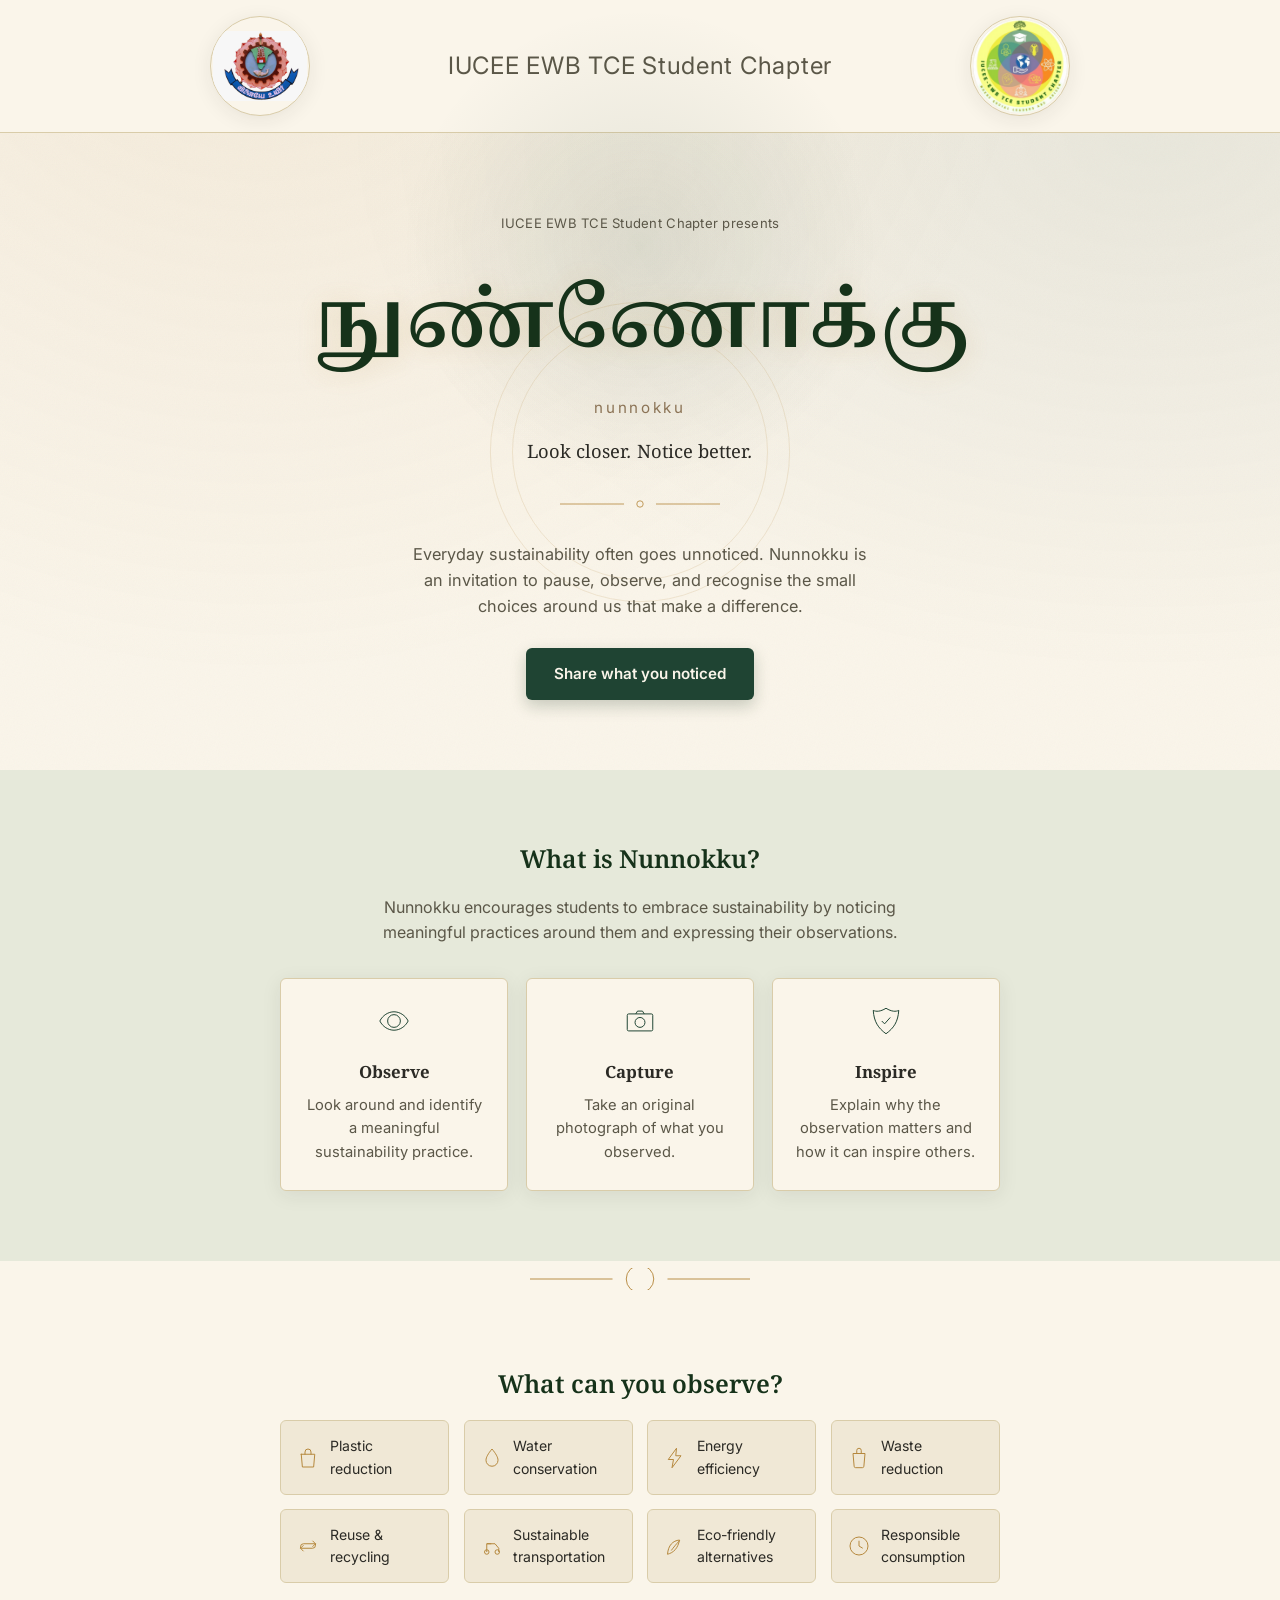
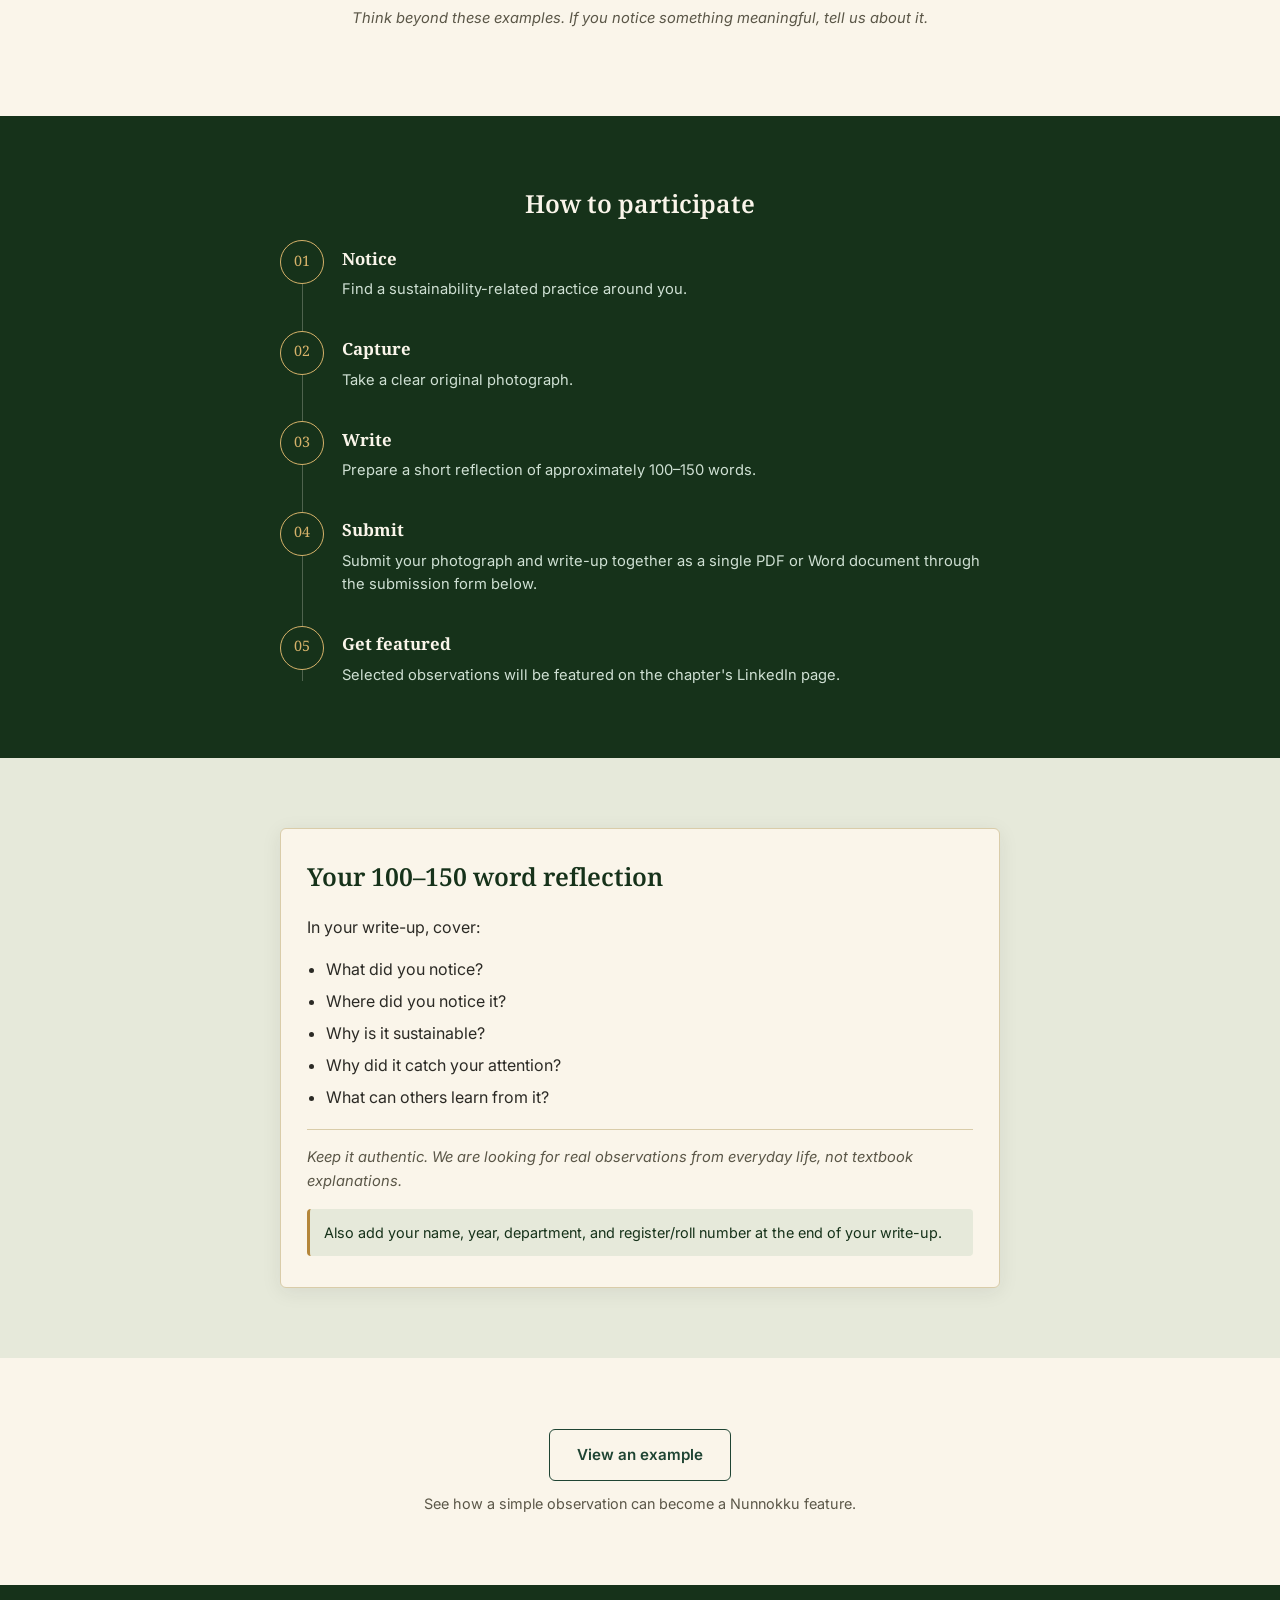
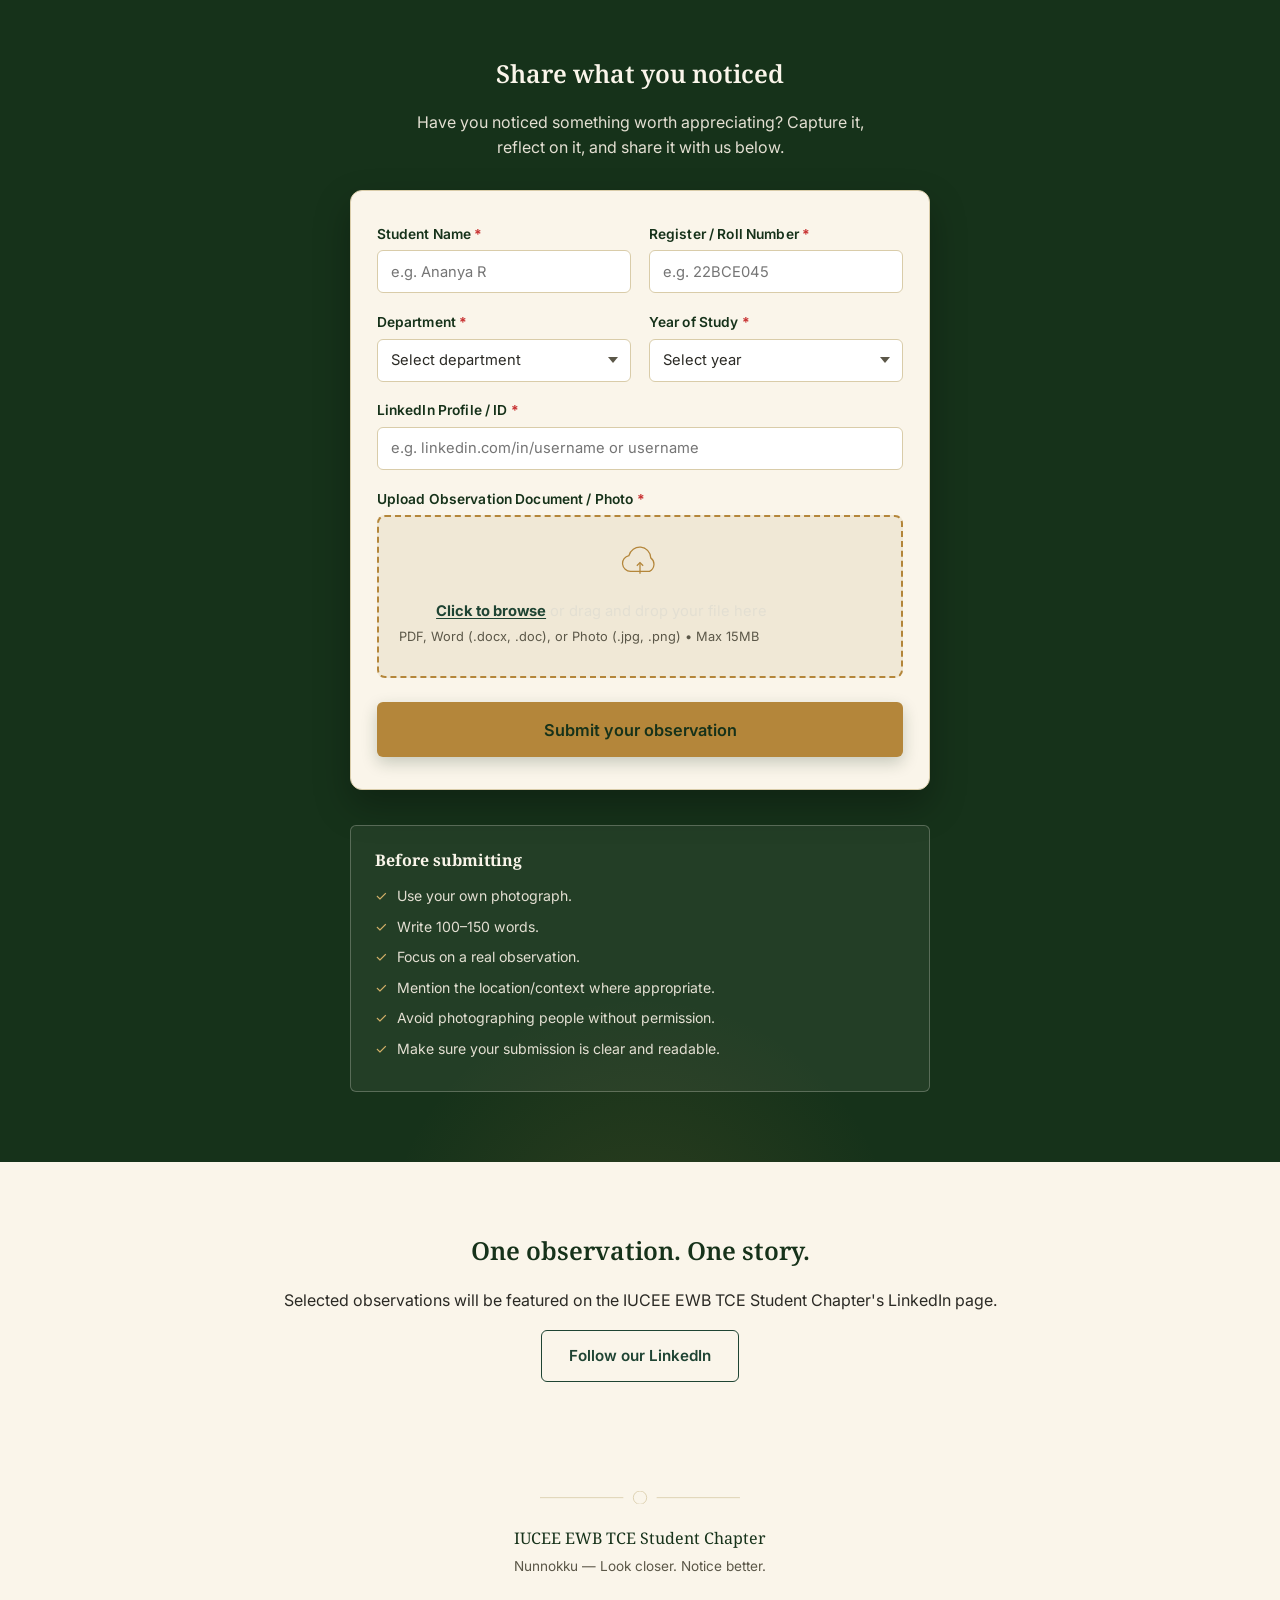
==== commit 8d89e804: "Fix mobile header layout: balance logos and 2-line title" ====
--- a/index.html
+++ b/index.html
@@ -25,7 +25,7 @@
       <img class="logo logo-left" src="assets/logo-left.jpeg" alt="IUCEE EWB TCE Student Chapter logo" width="200" height="200" loading="eager" onerror="this.parentElement.style.visibility='hidden'">
     </span>
     <div class="header-center">
-      <span class="header-title">IUCEE EWB TCE Student Chapter</span>
+      <span class="header-title"><span class="title-main">IUCEE EWB TCE</span> <span class="title-sub">Student Chapter</span></span>
     </div>
     <!-- Replace with the second organization's logo -->
     <span class="logo-frame">
--- a/style.css
+++ b/style.css
@@ -147,6 +147,11 @@
   color: var(--ink-soft);
   text-align: center;
   margin: 0;
+}
+
+.title-main,
+.title-sub {
+  display: inline;
 }
 
 .creator-badge-btn {
@@ -1231,6 +1236,48 @@
   .band { padding: 4.4rem 1.5rem; }
 }
 
+@media (max-width: 640px) {
+  .header-inner {
+    padding: 0.75rem 0.85rem;
+    gap: 0.5rem;
+  }
+
+  .logo-frame {
+    width: 52px;
+    height: 52px;
+  }
+
+  .logo {
+    width: 48px;
+    height: 48px;
+  }
+
+  .header-center {
+    gap: 0.15rem;
+  }
+
+  .header-title {
+    font-size: 0.95rem;
+    line-height: 1.25;
+    letter-spacing: 0.02em;
+  }
+
+  .title-main {
+    display: block;
+    font-weight: 600;
+    color: var(--ink);
+    white-space: nowrap;
+  }
+
+  .title-sub {
+    display: block;
+    font-size: 0.82rem;
+    color: var(--ink-soft);
+    margin-top: 0.1rem;
+    white-space: nowrap;
+  }
+}
+
 @media (max-width: 480px) {
   .hero {
     padding-left: 0.75rem;
@@ -1242,4 +1289,24 @@
     letter-spacing: -0.03em;
     white-space: nowrap;
   }
+}
+
+@media (max-width: 380px) {
+  .logo-frame {
+    width: 46px;
+    height: 46px;
+  }
+
+  .logo {
+    width: 42px;
+    height: 42px;
+  }
+
+  .header-title {
+    font-size: 0.88rem;
+  }
+
+  .title-sub {
+    font-size: 0.78rem;
+  }
 }
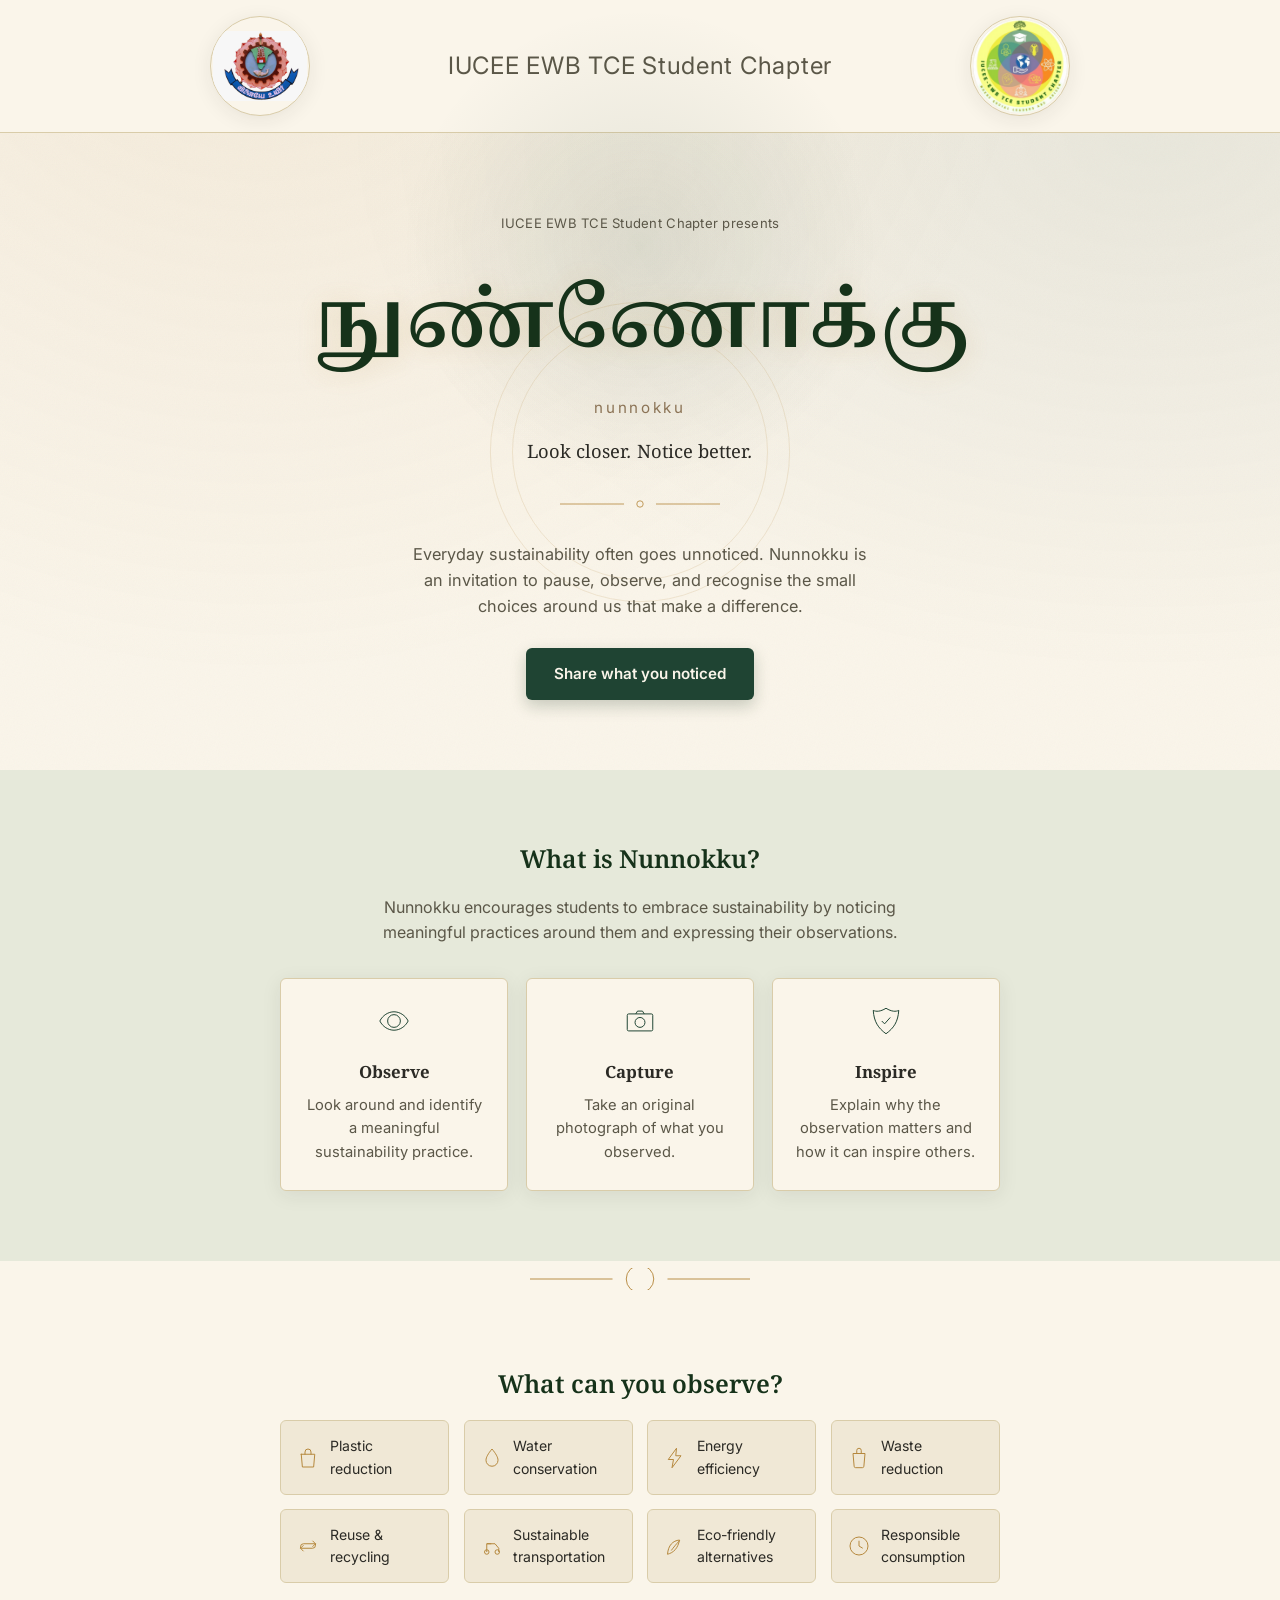
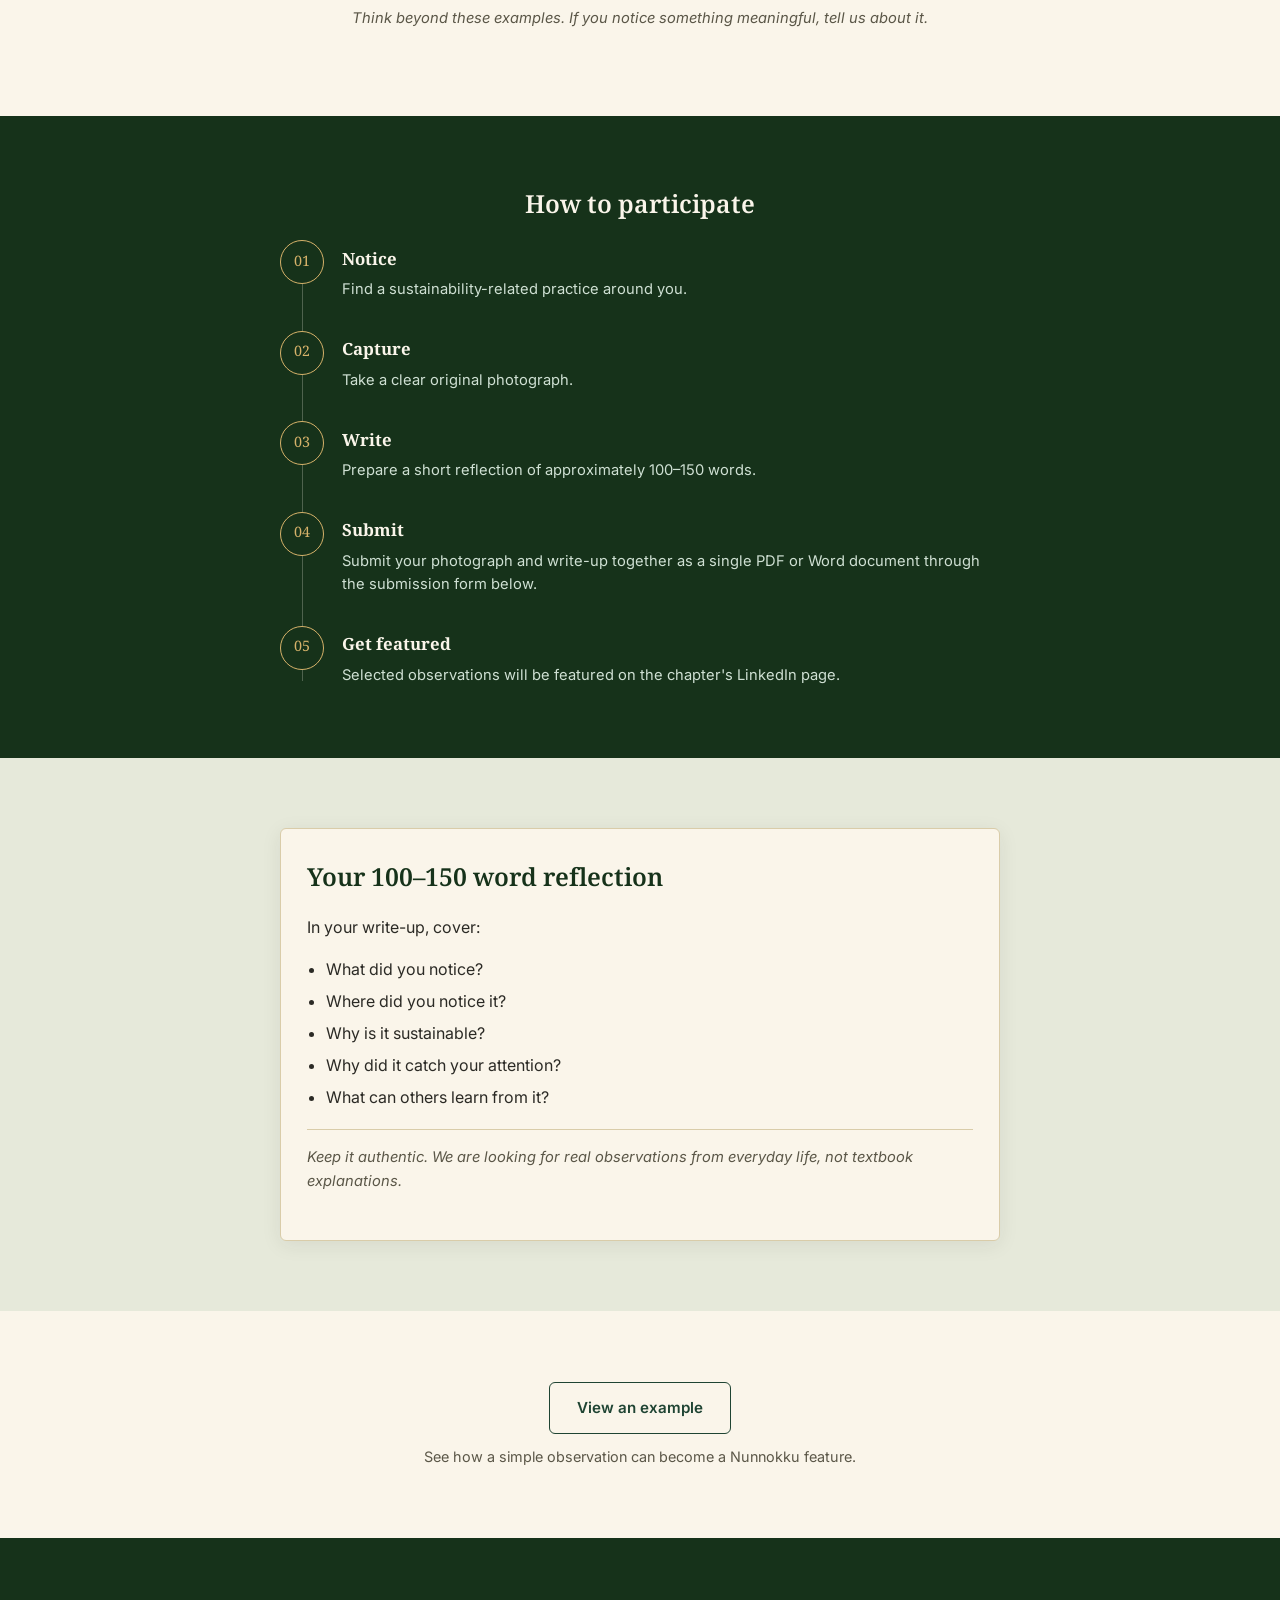
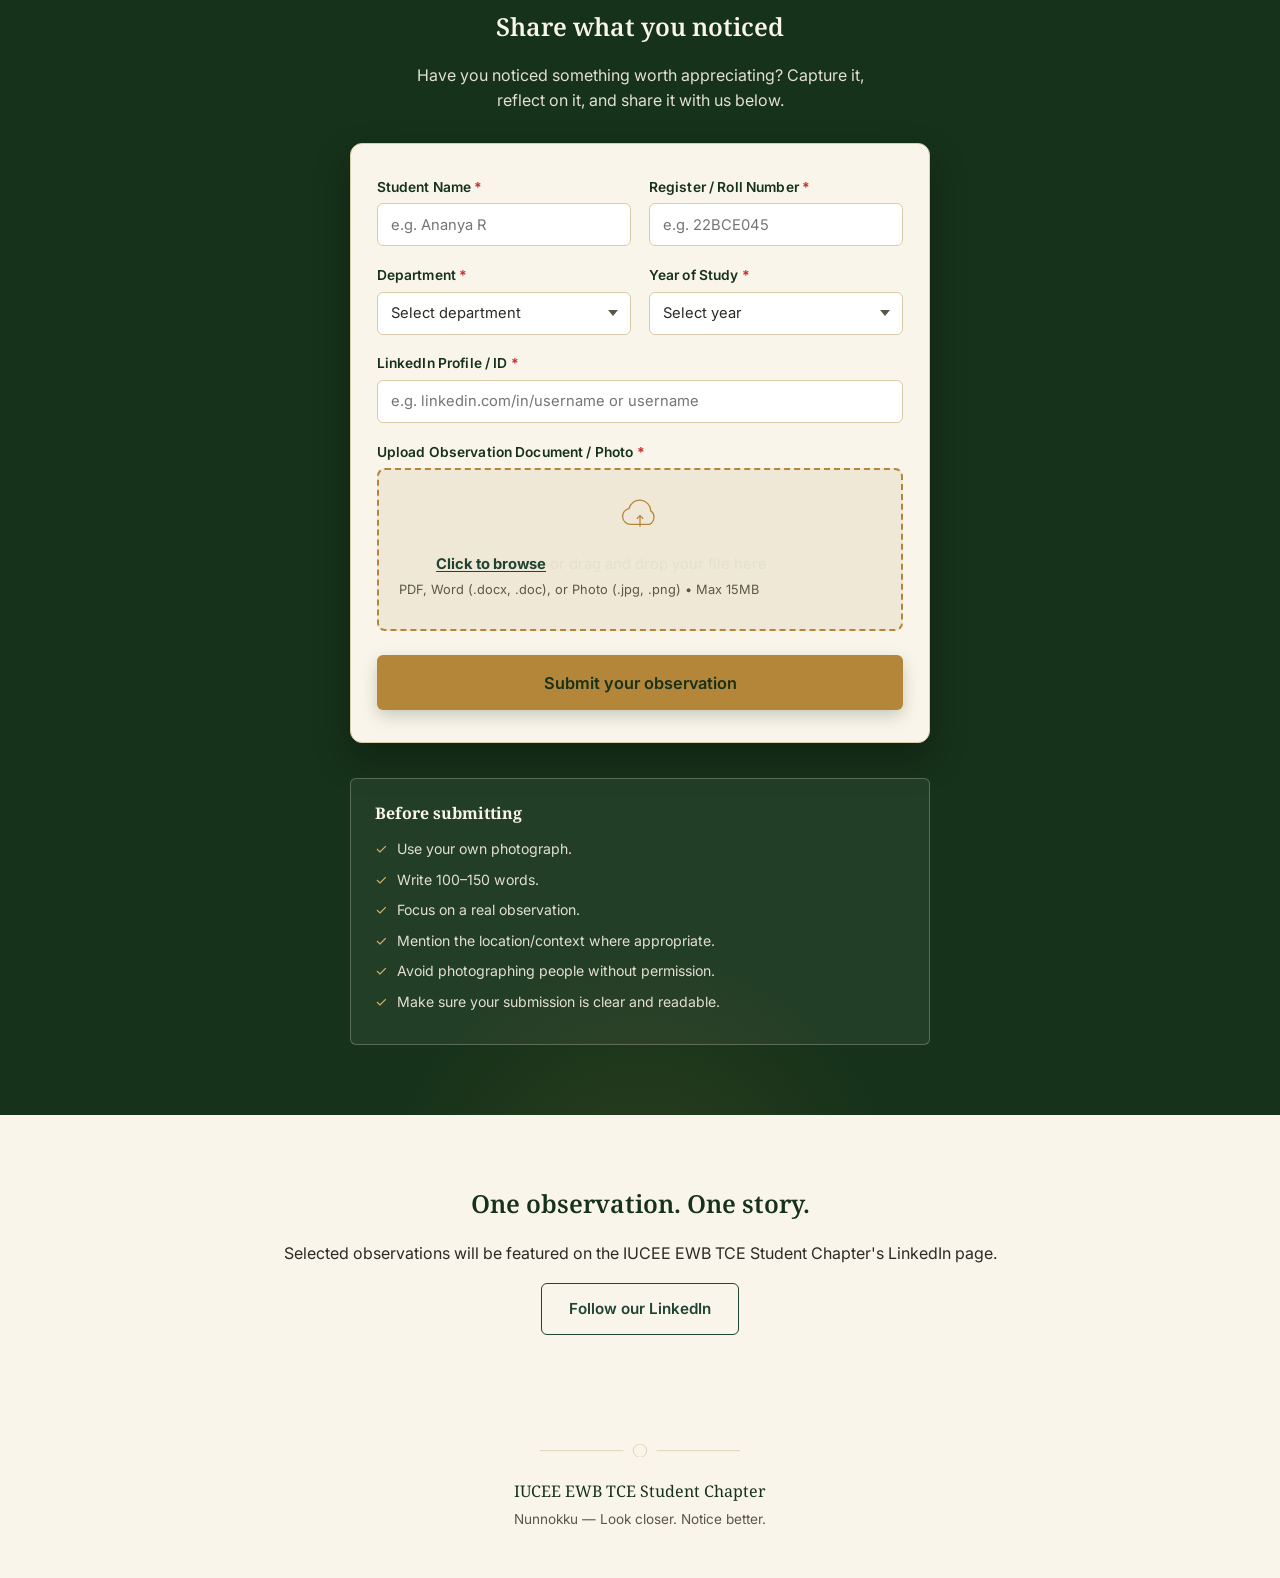
==== commit eb5a29a1: "Remove write-up note requesting name and student details" ====
--- a/index.html
+++ b/index.html
@@ -11,7 +11,7 @@
 <link rel="preconnect" href="https://fonts.gstatic.com" crossorigin>
 <link href="https://fonts.googleapis.com/css2?family=Noto+Serif+Tamil:wght@400;500;600;700&family=Inter:wght@400;500;600;700&display=swap" rel="stylesheet">
 
-<link rel="stylesheet" href="style.css">
+<link rel="stylesheet" href="style.css?v=2">
 </head>
 <body>
 
@@ -223,7 +223,6 @@
           <li>What can others learn from it?</li>
         </ul>
         <p class="note">Keep it authentic. We are looking for real observations from everyday life, not textbook explanations.</p>
-        <p class="details-note">Also add your name, year, department, and register/roll number at the end of your write-up.</p>
       </div>
     </div>
   </section>
--- a/style.css
+++ b/style.css
@@ -1260,21 +1260,22 @@
     font-size: 0.95rem;
     line-height: 1.25;
     letter-spacing: 0.02em;
-  }
-
-  .title-main {
+    font-weight: 700;
+    color: var(--ink);
+    text-align: center;
+  }
+
+  .title-main,
+  .title-sub {
     display: block;
-    font-weight: 600;
+    font-size: 0.95rem;
+    font-weight: 700;
     color: var(--ink);
     white-space: nowrap;
   }
 
   .title-sub {
-    display: block;
-    font-size: 0.82rem;
-    color: var(--ink-soft);
-    margin-top: 0.1rem;
-    white-space: nowrap;
+    margin-top: 0.15rem;
   }
 }
 
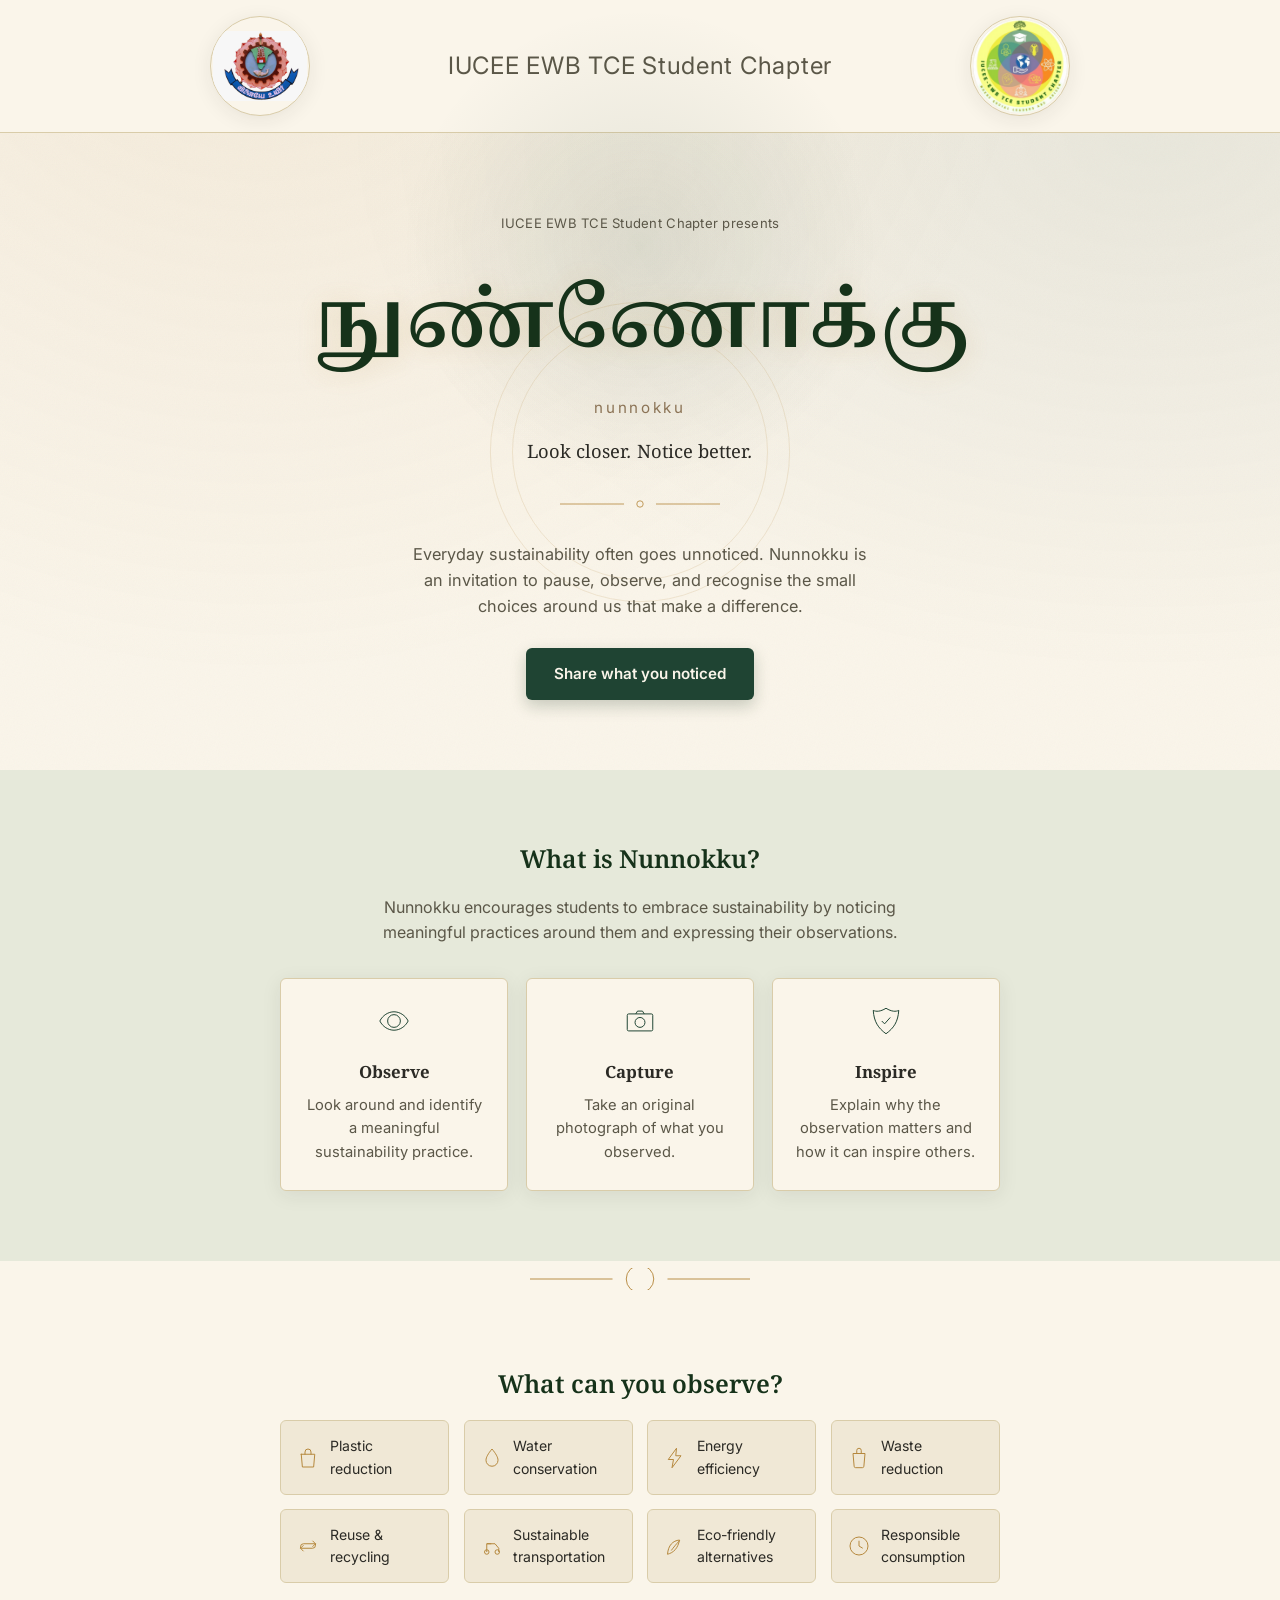
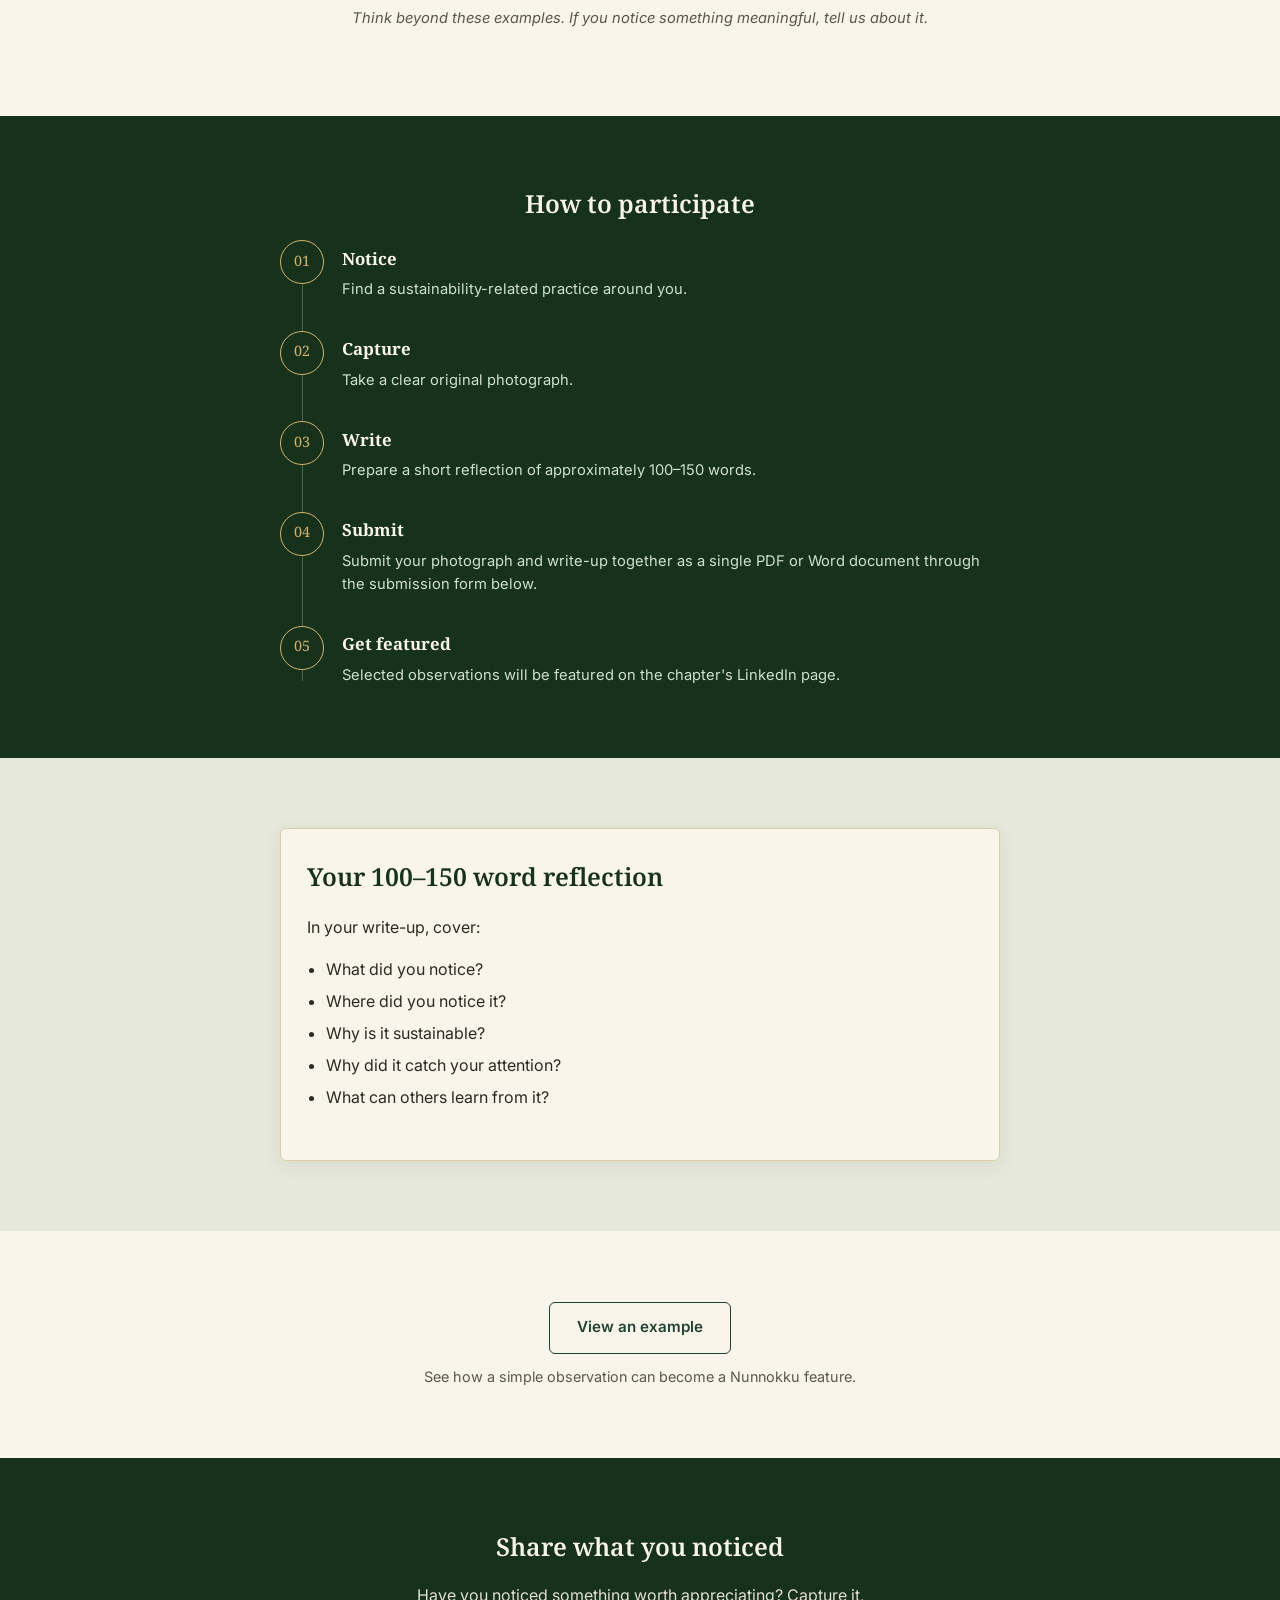
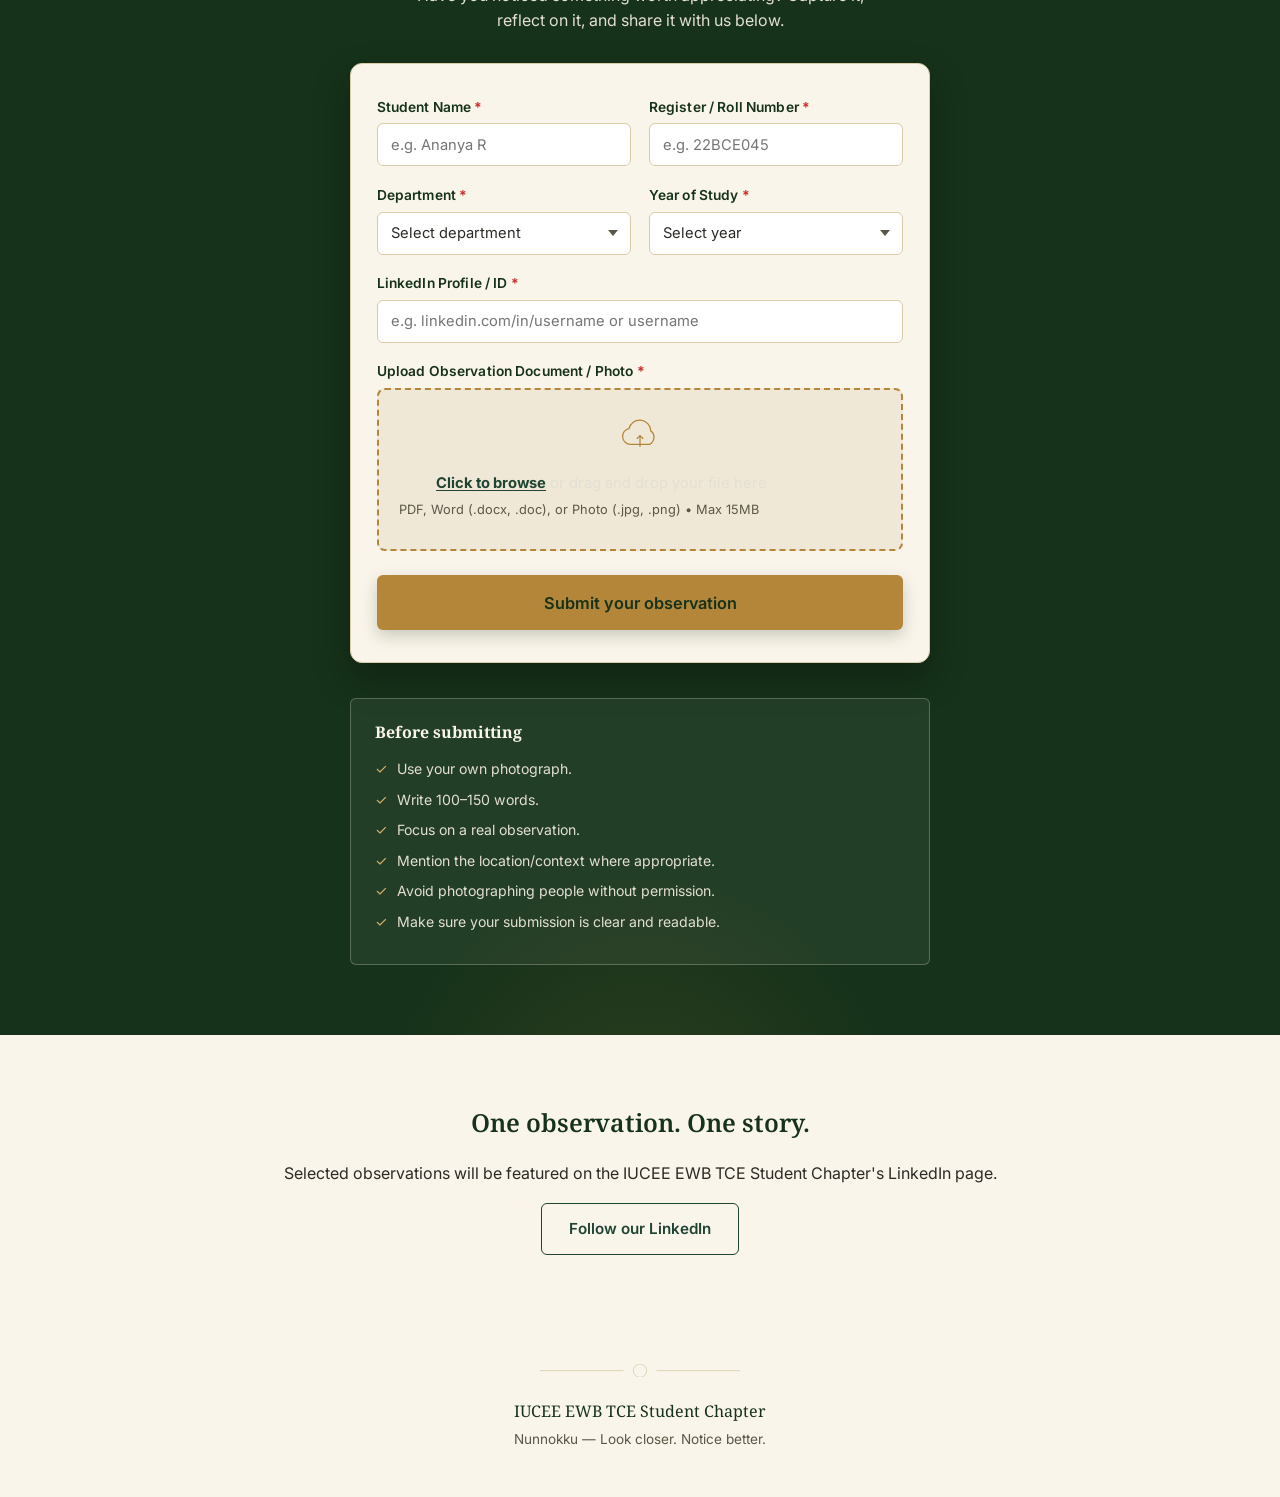
==== commit f3741491: "Update index.html" ====
--- a/index.html
+++ b/index.html
@@ -222,8 +222,8 @@
           <li>Why did it catch your attention?</li>
           <li>What can others learn from it?</li>
         </ul>
-        <p class="note">Keep it authentic. We are looking for real observations from everyday life, not textbook explanations.</p>
-      </div>
+      
+     
     </div>
   </section>
 
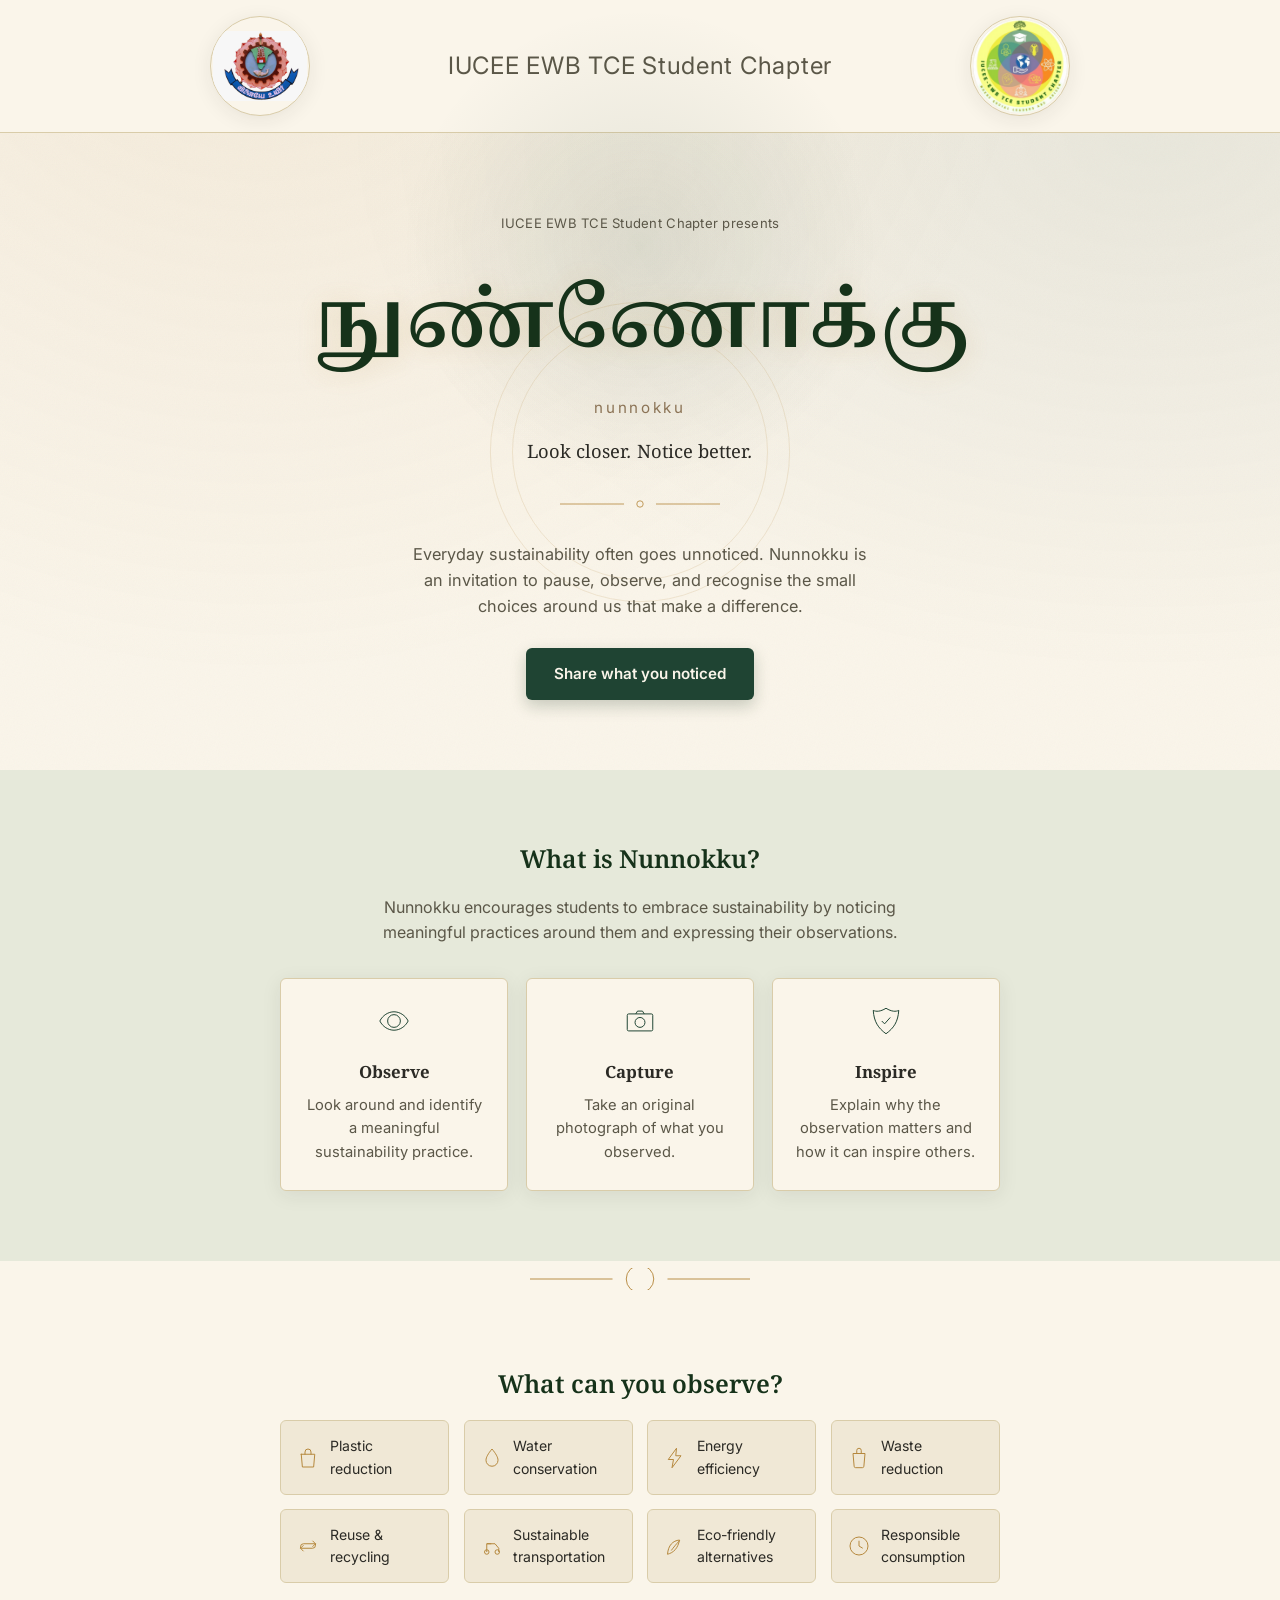
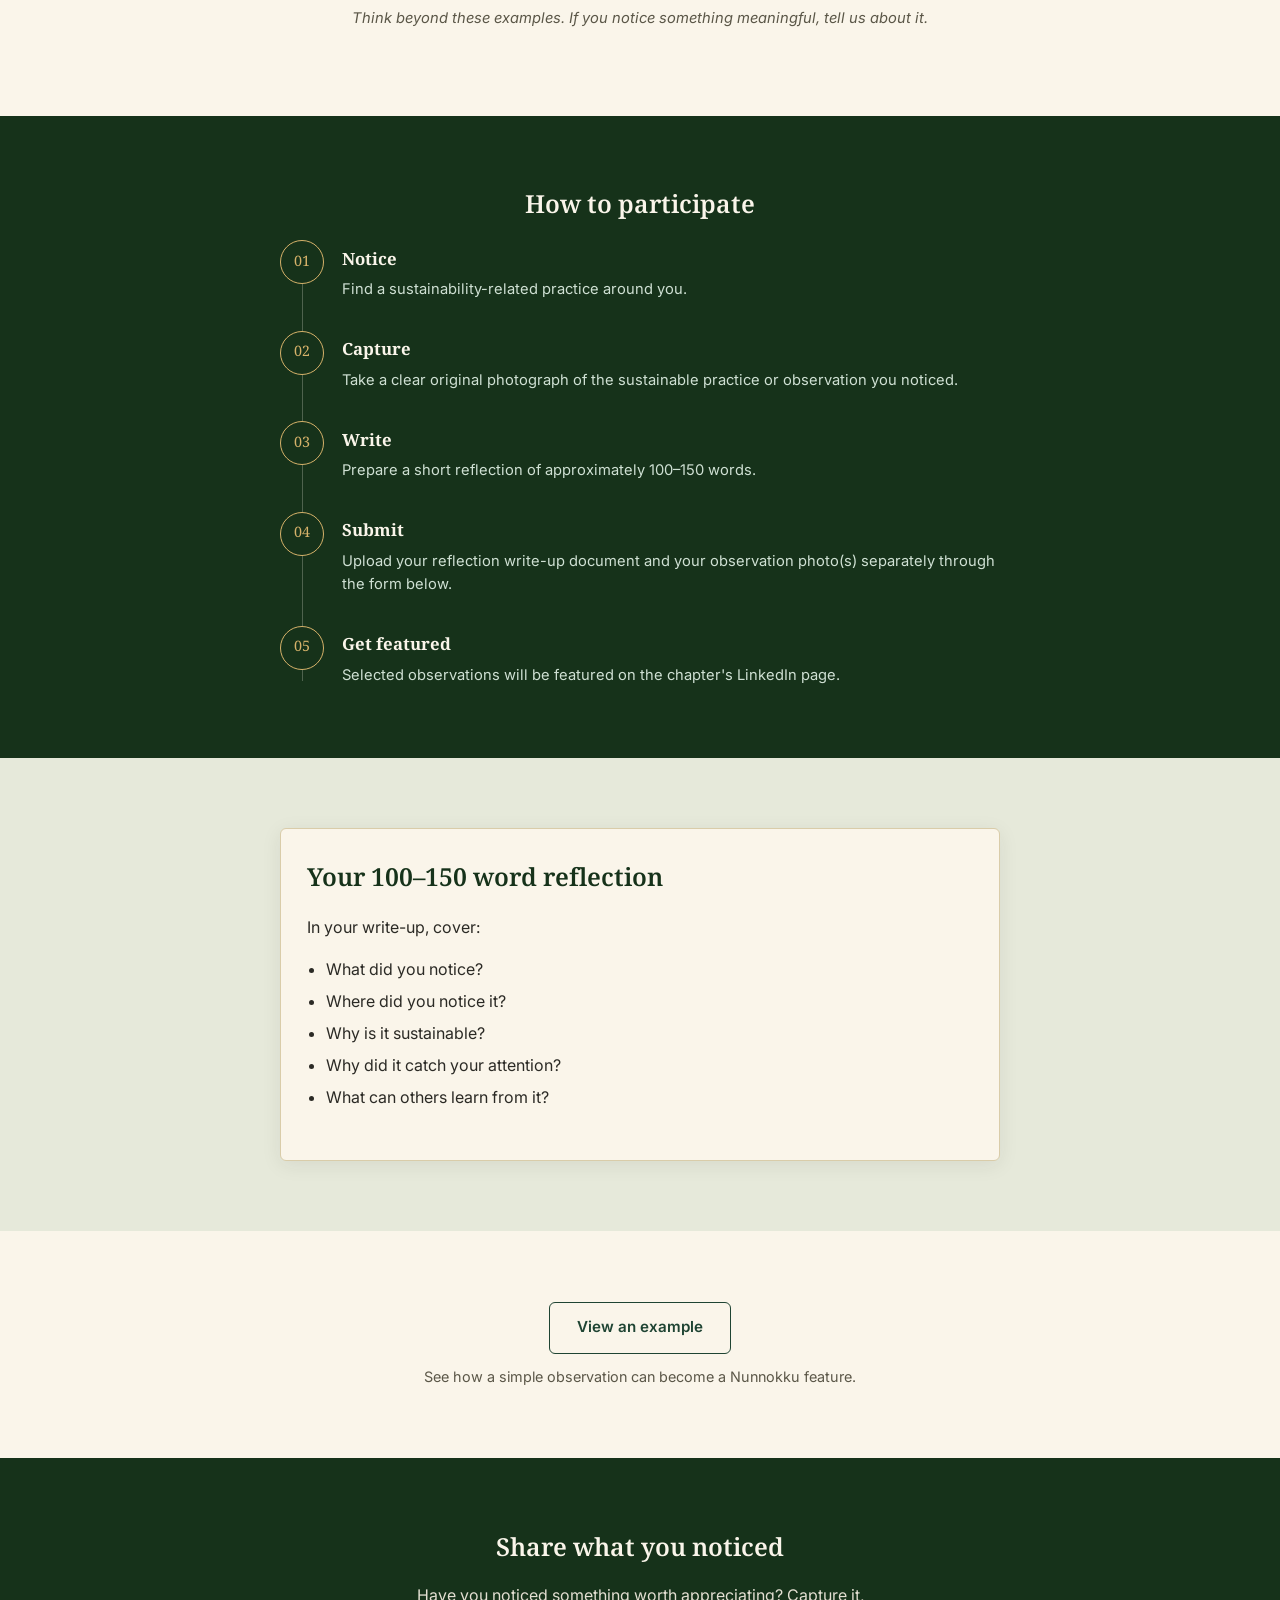
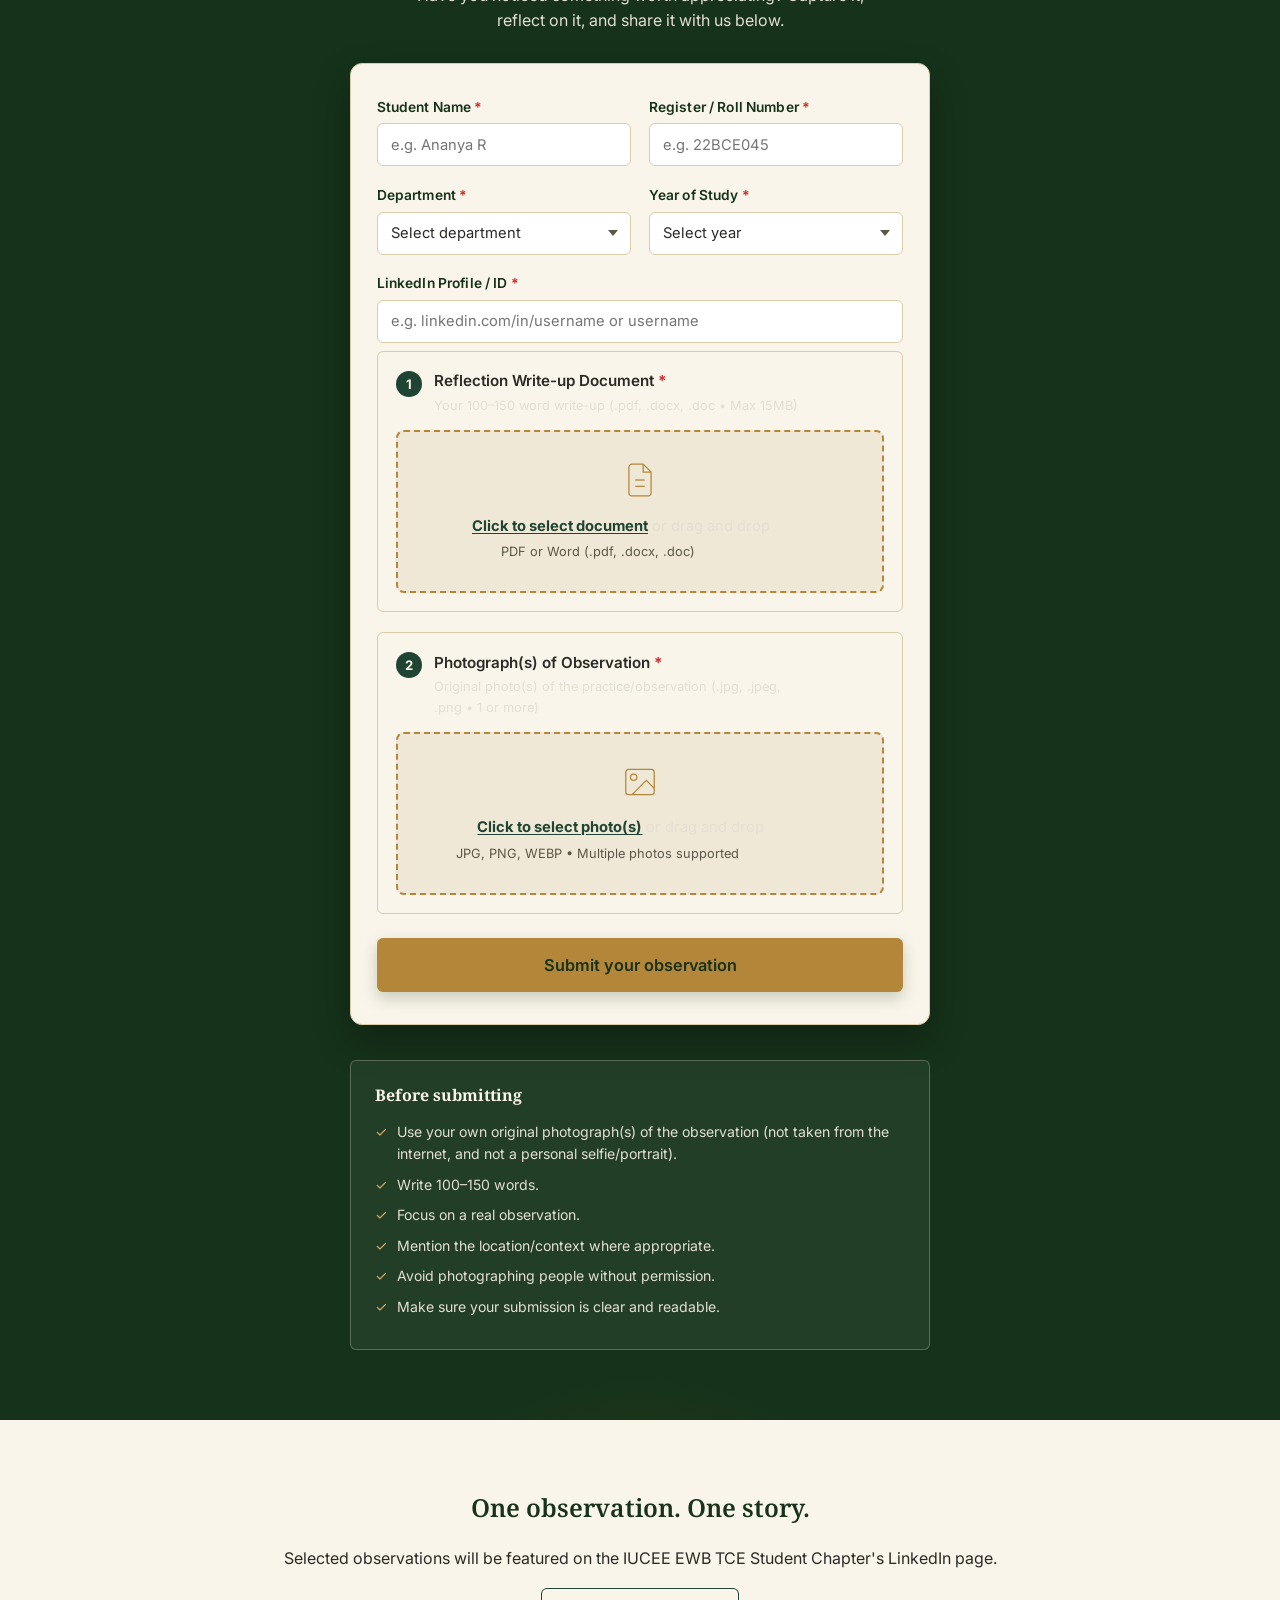
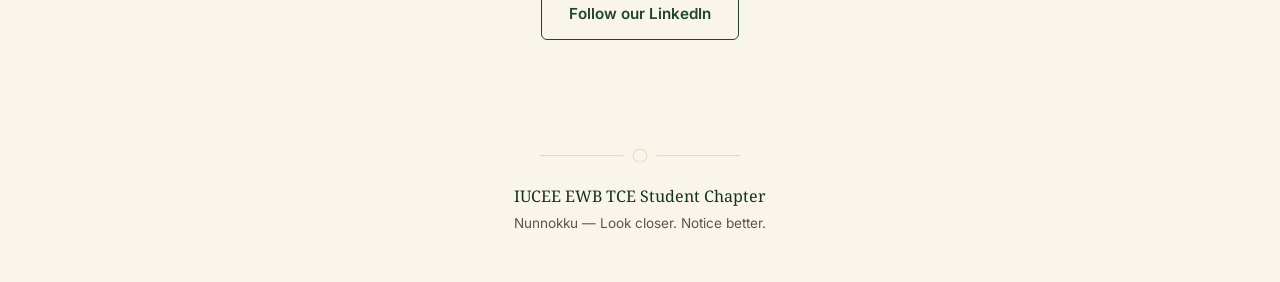
==== commit a6a78b51: "Clarify observation photo guidelines, add separate uploaders for document and multiple photos, and u" ====
--- a/index.html
+++ b/index.html
@@ -11,7 +11,7 @@
 <link rel="preconnect" href="https://fonts.gstatic.com" crossorigin>
 <link href="https://fonts.googleapis.com/css2?family=Noto+Serif+Tamil:wght@400;500;600;700&family=Inter:wght@400;500;600;700&display=swap" rel="stylesheet">
 
-<link rel="stylesheet" href="style.css?v=2">
+<link rel="stylesheet" href="style.css?v=3">
 </head>
 <body>
 
@@ -179,7 +179,7 @@
           <span class="tl-num">02</span>
           <div class="tl-body">
             <h3>Capture</h3>
-            <p>Take a clear original photograph.</p>
+            <p>Take a clear original photograph of the sustainable practice or observation you noticed.</p>
           </div>
         </li>
         <li>
@@ -193,9 +193,7 @@
           <span class="tl-num">04</span>
           <div class="tl-body">
             <h3>Submit</h3>
-            <p>Submit your photograph and write-up together as a single PDF or Word document through the submission form below.
-
-</p>
+            <p>Upload your reflection write-up document and your observation photo(s) separately through the form below.</p>
           </div>
         </li>
         <li>
@@ -222,8 +220,7 @@
           <li>Why did it catch your attention?</li>
           <li>What can others learn from it?</li>
         </ul>
-      
-     
+      </div>
     </div>
   </section>
 
@@ -303,36 +300,84 @@
 
           </div>
 
-          <!-- Drag and Drop File Upload Area -->
-          <div class="form-group file-upload-group">
-            <label>Upload Observation Document / Photo <span class="req">*</span></label>
-            <div id="drop-zone" class="drop-zone" tabindex="0" role="button" aria-label="Drop your file here or click to browse">
-              <input type="file" id="file-input" class="file-input" accept=".pdf,.doc,.docx,.png,.jpg,.jpeg" required>
-              <div class="drop-zone-prompt">
-                <svg class="upload-icon" viewBox="0 0 48 48" fill="none" stroke="currentColor" stroke-width="1.6" aria-hidden="true">
-                  <path d="M12 32a10 10 0 0 1-2-19.8A14 14 0 0 1 37.6 15 10 10 0 0 1 36 32H12z"/>
-                  <polyline points="20 25 24 21 28 25"/>
-                  <line x1="24" y1="21" x2="24" y2="35"/>
-                </svg>
-                <p class="drop-text"><strong>Click to browse</strong> or drag and drop your file here</p>
-                <p class="drop-hint">PDF, Word (.docx, .doc), or Photo (.jpg, .png) &bull; Max 15MB</p>
-              </div>
-            </div>
-
-            <!-- File Preview Card (Hidden until selected) -->
-            <div id="file-preview" class="file-preview hidden">
-              <div class="file-info">
-                <span class="file-type-badge" id="file-ext-badge">PDF</span>
-                <div class="file-meta">
-                  <span class="file-name" id="file-name-text">filename.pdf</span>
-                  <span class="file-size" id="file-size-text">1.2 MB</span>
-                </div>
-              </div>
-              <button type="button" id="remove-file-btn" class="btn-remove-file" aria-label="Remove selected file">&times;</button>
-            </div>
-            
-            <div id="form-error-banner" class="form-feedback error hidden" role="alert"></div>
-          </div>
+          <!-- Dual Upload Section: 1. Reflection Document & 2. Observation Photos -->
+          <div class="dual-upload-container">
+
+            <!-- Uploader 1: Reflection Document -->
+            <div class="upload-card-box">
+              <div class="upload-card-header">
+                <span class="upload-step-badge">1</span>
+                <div>
+                  <label class="upload-card-label" for="doc-input">Reflection Write-up Document <span class="req">*</span></label>
+                  <p class="upload-card-hint">Your 100–150 word write-up (.pdf, .docx, .doc &bull; Max 15MB)</p>
+                </div>
+              </div>
+
+              <div id="doc-drop-zone" class="drop-zone" tabindex="0" role="button" aria-label="Drop your reflection document here or click to browse">
+                <input type="file" id="doc-input" class="file-input" accept=".pdf,.doc,.docx" required>
+                <div class="drop-zone-prompt">
+                  <svg class="upload-icon" viewBox="0 0 48 48" fill="none" stroke="currentColor" stroke-width="1.6" aria-hidden="true">
+                    <path d="M14 4h14l10 10v26a4 4 0 0 1-4 4H14a4 4 0 0 1-4-4V8a4 4 0 0 1 4-4z"/>
+                    <polyline points="28 4 28 14 38 14"/>
+                    <line x1="18" y1="24" x2="30" y2="24"/>
+                    <line x1="18" y1="32" x2="30" y2="32"/>
+                  </svg>
+                  <p class="drop-text"><strong>Click to select document</strong> or drag and drop</p>
+                  <p class="drop-hint">PDF or Word (.pdf, .docx, .doc)</p>
+                </div>
+              </div>
+
+              <!-- Document Preview Card (Hidden until selected) -->
+              <div id="doc-preview" class="file-preview hidden">
+                <div class="file-info">
+                  <span class="file-type-badge" id="doc-ext-badge">PDF</span>
+                  <div class="file-meta">
+                    <span class="file-name" id="doc-name-text">document.pdf</span>
+                    <span class="file-size" id="doc-size-text">1.2 MB</span>
+                  </div>
+                </div>
+                <button type="button" id="remove-doc-btn" class="btn-remove-file" aria-label="Remove selected document">&times;</button>
+              </div>
+            </div>
+
+            <!-- Uploader 2: Observation Photograph(s) -->
+            <div class="upload-card-box">
+              <div class="upload-card-header">
+                <span class="upload-step-badge">2</span>
+                <div>
+                  <label class="upload-card-label" for="photo-input">Photograph(s) of Observation <span class="req">*</span></label>
+                  <p class="upload-card-hint">Original photo(s) of the practice/observation (.jpg, .jpeg, .png &bull; 1 or more)</p>
+                </div>
+              </div>
+
+              <div id="photo-drop-zone" class="drop-zone" tabindex="0" role="button" aria-label="Drop your observation photos here or click to browse">
+                <input type="file" id="photo-input" class="file-input" accept=".jpg,.jpeg,.png,.webp" multiple required>
+                <div class="drop-zone-prompt">
+                  <svg class="upload-icon" viewBox="0 0 48 48" fill="none" stroke="currentColor" stroke-width="1.6" aria-hidden="true">
+                    <rect x="6" y="8" width="36" height="32" rx="4"/>
+                    <circle cx="16" cy="18" r="4"/>
+                    <polyline points="42 32 32 22 14 40"/>
+                  </svg>
+                  <p class="drop-text"><strong>Click to select photo(s)</strong> or drag and drop</p>
+                  <p class="drop-hint">JPG, PNG, WEBP &bull; Multiple photos supported</p>
+                </div>
+              </div>
+
+              <!-- Photos Preview Gallery (Hidden until selected) -->
+              <div id="photos-preview-container" class="photos-preview-container hidden">
+                <div class="photos-header-row">
+                  <span id="photos-count-label" class="photos-count-label">Selected Photos (0)</span>
+                  <button type="button" id="add-more-photos-btn" class="btn-add-more">+ Add more photos</button>
+                </div>
+                <div id="photos-gallery-list" class="photos-gallery-list">
+                  <!-- Dynamically populated photo items -->
+                </div>
+              </div>
+            </div>
+
+          </div>
+
+          <div id="form-error-banner" class="form-feedback error hidden" role="alert"></div>
 
           <!-- Submit Button & Action Bar -->
           <div class="form-actions">
@@ -346,7 +391,7 @@
         <div id="upload-progress-state" class="upload-state hidden" aria-live="polite">
           <div class="state-spinner" aria-hidden="true"></div>
           <h3 class="state-title">Uploading observation...</h3>
-          <p class="state-desc" id="progress-desc">Uploading your file securely to Google Drive. Please don't close this window.</p>
+          <p class="state-desc" id="progress-desc">Uploading your write-up and photo(s) securely to Google Drive. Please don't close this window.</p>
           <div class="progress-bar-track">
             <div id="progress-bar-fill" class="progress-bar-fill"></div>
           </div>
@@ -374,7 +419,7 @@
       <div class="info-box">
         <h3>Before submitting</h3>
         <ul class="check-list">
-          <li>Use your own photograph.</li>
+          <li>Use your own original photograph(s) of the observation (not taken from the internet, and not a personal selfie/portrait).</li>
           <li>Write 100–150 words.</li>
           <li>Focus on a real observation.</li>
           <li>Mention the location/context where appropriate.</li>
--- a/style.css
+++ b/style.css
@@ -639,6 +639,174 @@
   margin-top: 1.1rem;
 }
 
+/* Dual Upload Sections */
+.dual-upload-container {
+  display: flex;
+  flex-direction: column;
+  gap: 1.25rem;
+  margin-top: 0.5rem;
+}
+
+.upload-card-box {
+  background: rgba(250, 245, 234, 0.4);
+  border: 1px solid var(--line);
+  border-radius: var(--radius);
+  padding: 1.1rem 1.15rem;
+  transition: border-color 0.2s ease, box-shadow 0.2s ease;
+}
+
+.upload-card-box:focus-within {
+  border-color: var(--green);
+}
+
+.upload-card-header {
+  display: flex;
+  align-items: flex-start;
+  gap: 0.75rem;
+  margin-bottom: 0.85rem;
+}
+
+.upload-step-badge {
+  display: inline-flex;
+  align-items: center;
+  justify-content: center;
+  width: 26px;
+  height: 26px;
+  border-radius: 50%;
+  background: var(--green);
+  color: var(--paper);
+  font-size: 0.82rem;
+  font-weight: 700;
+  flex-shrink: 0;
+  margin-top: 0.1rem;
+}
+
+.upload-card-label {
+  display: block;
+  font-size: 0.95rem;
+  font-weight: 600;
+  color: var(--ink);
+  margin-bottom: 0.15rem;
+}
+
+.upload-card-hint {
+  font-size: 0.8rem;
+  color: var(--ink-soft);
+  margin: 0 !important;
+}
+
+/* Photos Multi-Preview Gallery */
+.photos-preview-container {
+  margin-top: 0.85rem;
+}
+
+.photos-header-row {
+  display: flex;
+  align-items: center;
+  justify-content: space-between;
+  margin-bottom: 0.65rem;
+}
+
+.photos-count-label {
+  font-size: 0.85rem;
+  font-weight: 600;
+  color: var(--green-deep);
+}
+
+.btn-add-more {
+  background: var(--paper-deep);
+  border: 1px solid var(--line);
+  color: var(--green);
+  font-size: 0.78rem;
+  font-weight: 600;
+  padding: 0.25rem 0.65rem;
+  border-radius: 99px;
+  cursor: pointer;
+  transition: all 0.15s ease;
+}
+
+.btn-add-more:hover {
+  background: var(--green);
+  color: var(--paper);
+  border-color: var(--green);
+}
+
+.photos-gallery-list {
+  display: grid;
+  grid-template-columns: repeat(auto-fill, minmax(130px, 1fr));
+  gap: 0.65rem;
+}
+
+.photo-gallery-item {
+  position: relative;
+  background: #FFFFFF;
+  border: 1px solid var(--line);
+  border-radius: 6px;
+  overflow: hidden;
+  box-shadow: 0 2px 6px rgba(43, 42, 37, 0.05);
+  display: flex;
+  flex-direction: column;
+}
+
+.photo-thumb-wrap {
+  width: 100%;
+  height: 85px;
+  background: var(--sage);
+  overflow: hidden;
+  display: flex;
+  align-items: center;
+  justify-content: center;
+}
+
+.photo-thumb-img {
+  width: 100%;
+  height: 100%;
+  object-fit: cover;
+}
+
+.photo-item-meta {
+  padding: 0.4rem 0.5rem;
+  font-size: 0.74rem;
+  color: var(--ink);
+  overflow: hidden;
+}
+
+.photo-item-name {
+  font-weight: 600;
+  white-space: nowrap;
+  overflow: hidden;
+  text-overflow: ellipsis;
+  display: block;
+}
+
+.photo-item-size {
+  color: var(--ink-soft);
+  font-size: 0.7rem;
+}
+
+.btn-remove-photo-item {
+  position: absolute;
+  top: 4px;
+  right: 4px;
+  width: 22px;
+  height: 22px;
+  border-radius: 50%;
+  background: rgba(43, 42, 37, 0.75);
+  color: #FFFFFF;
+  border: none;
+  font-size: 1rem;
+  line-height: 1;
+  display: flex;
+  align-items: center;
+  justify-content: center;
+  cursor: pointer;
+  transition: background-color 0.15s ease;
+}
+
+.btn-remove-photo-item:hover {
+  background: #c83232;
+}
+
 /* Drag and Drop Zone */
 .drop-zone {
   border: 2px dashed var(--gold);
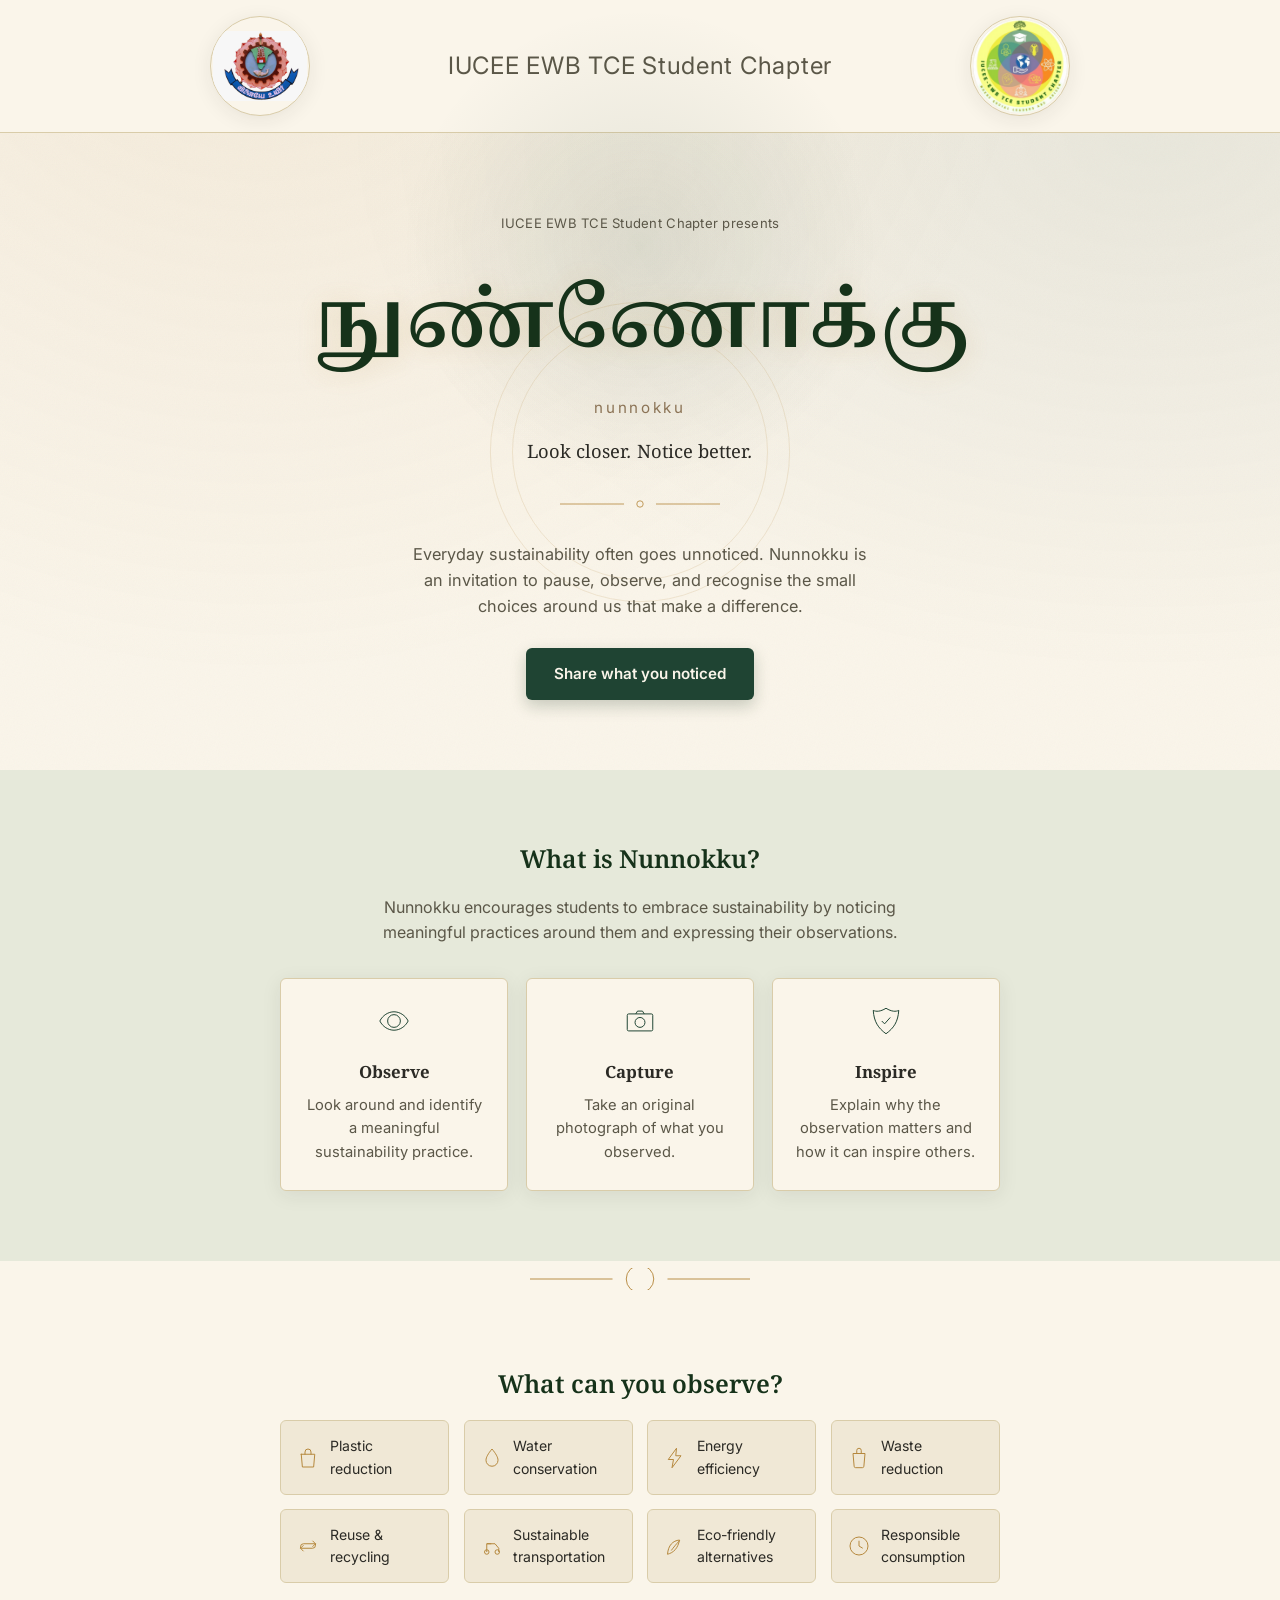
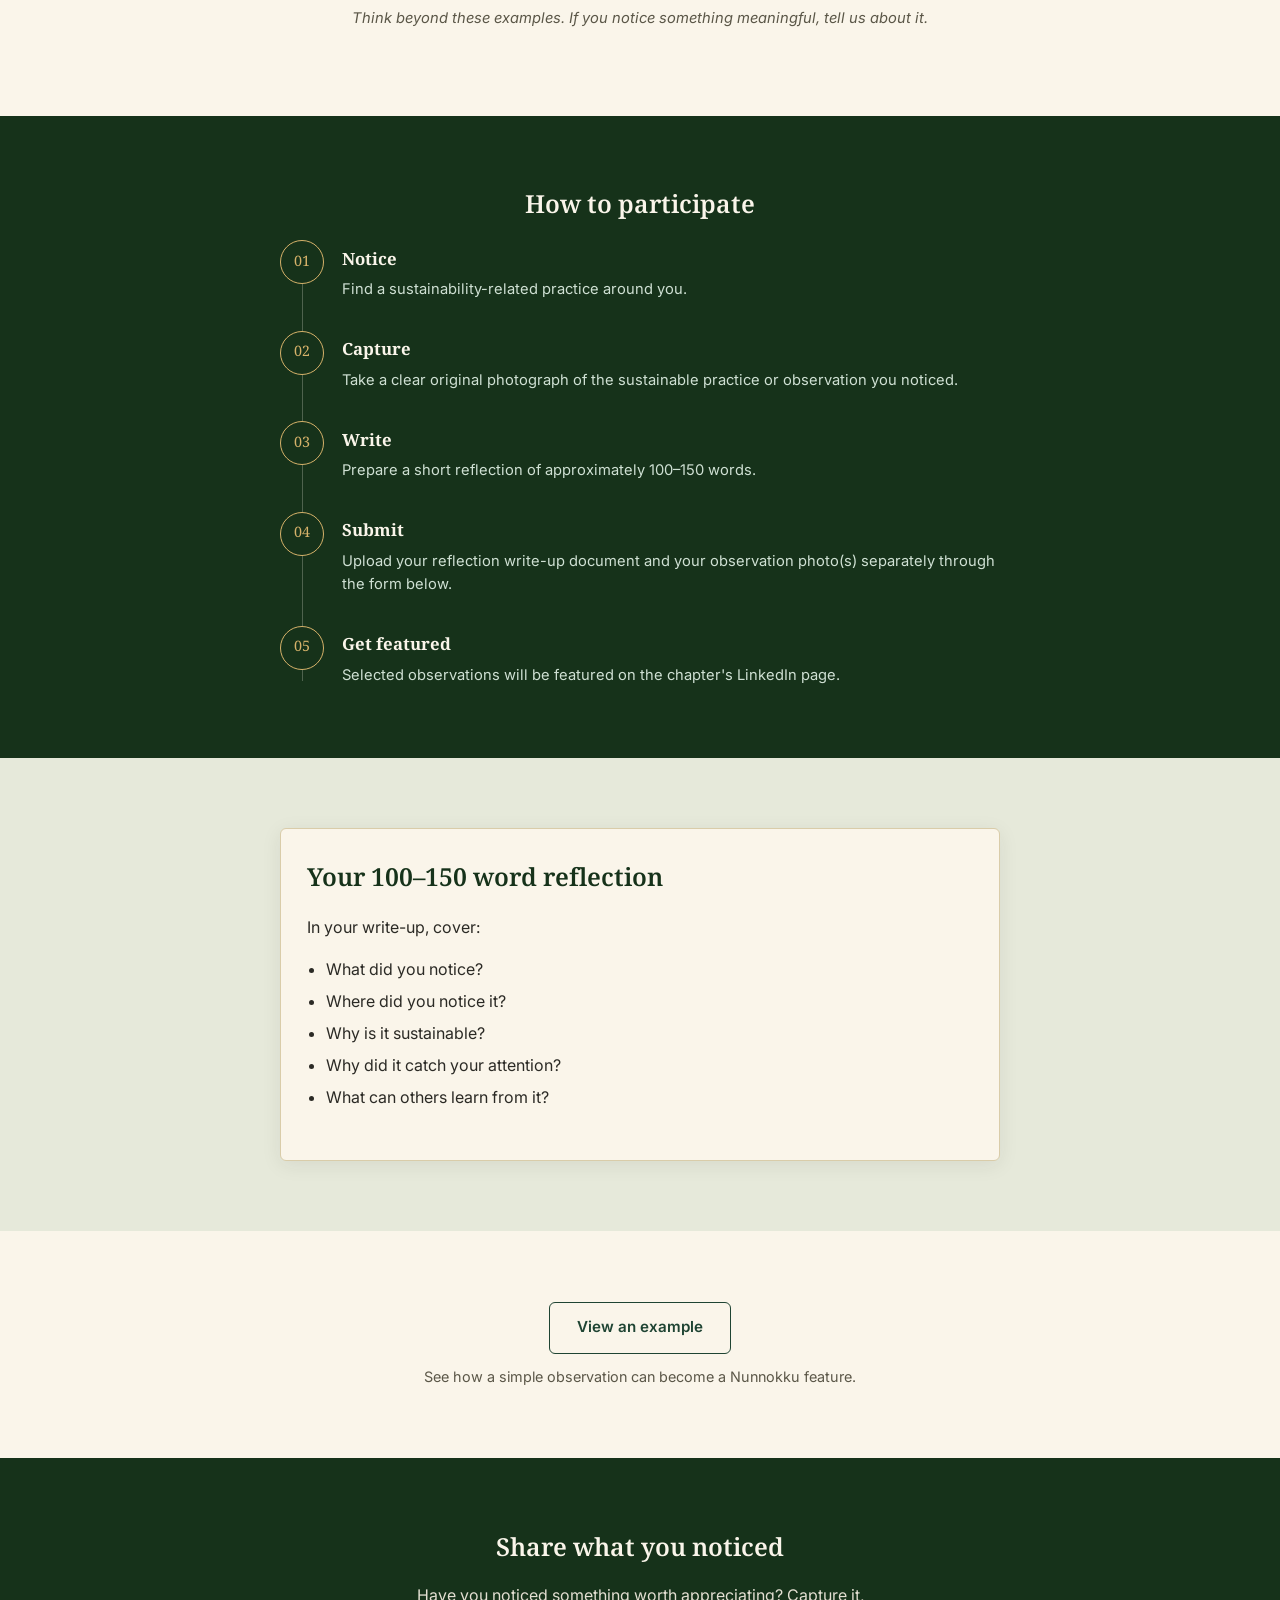
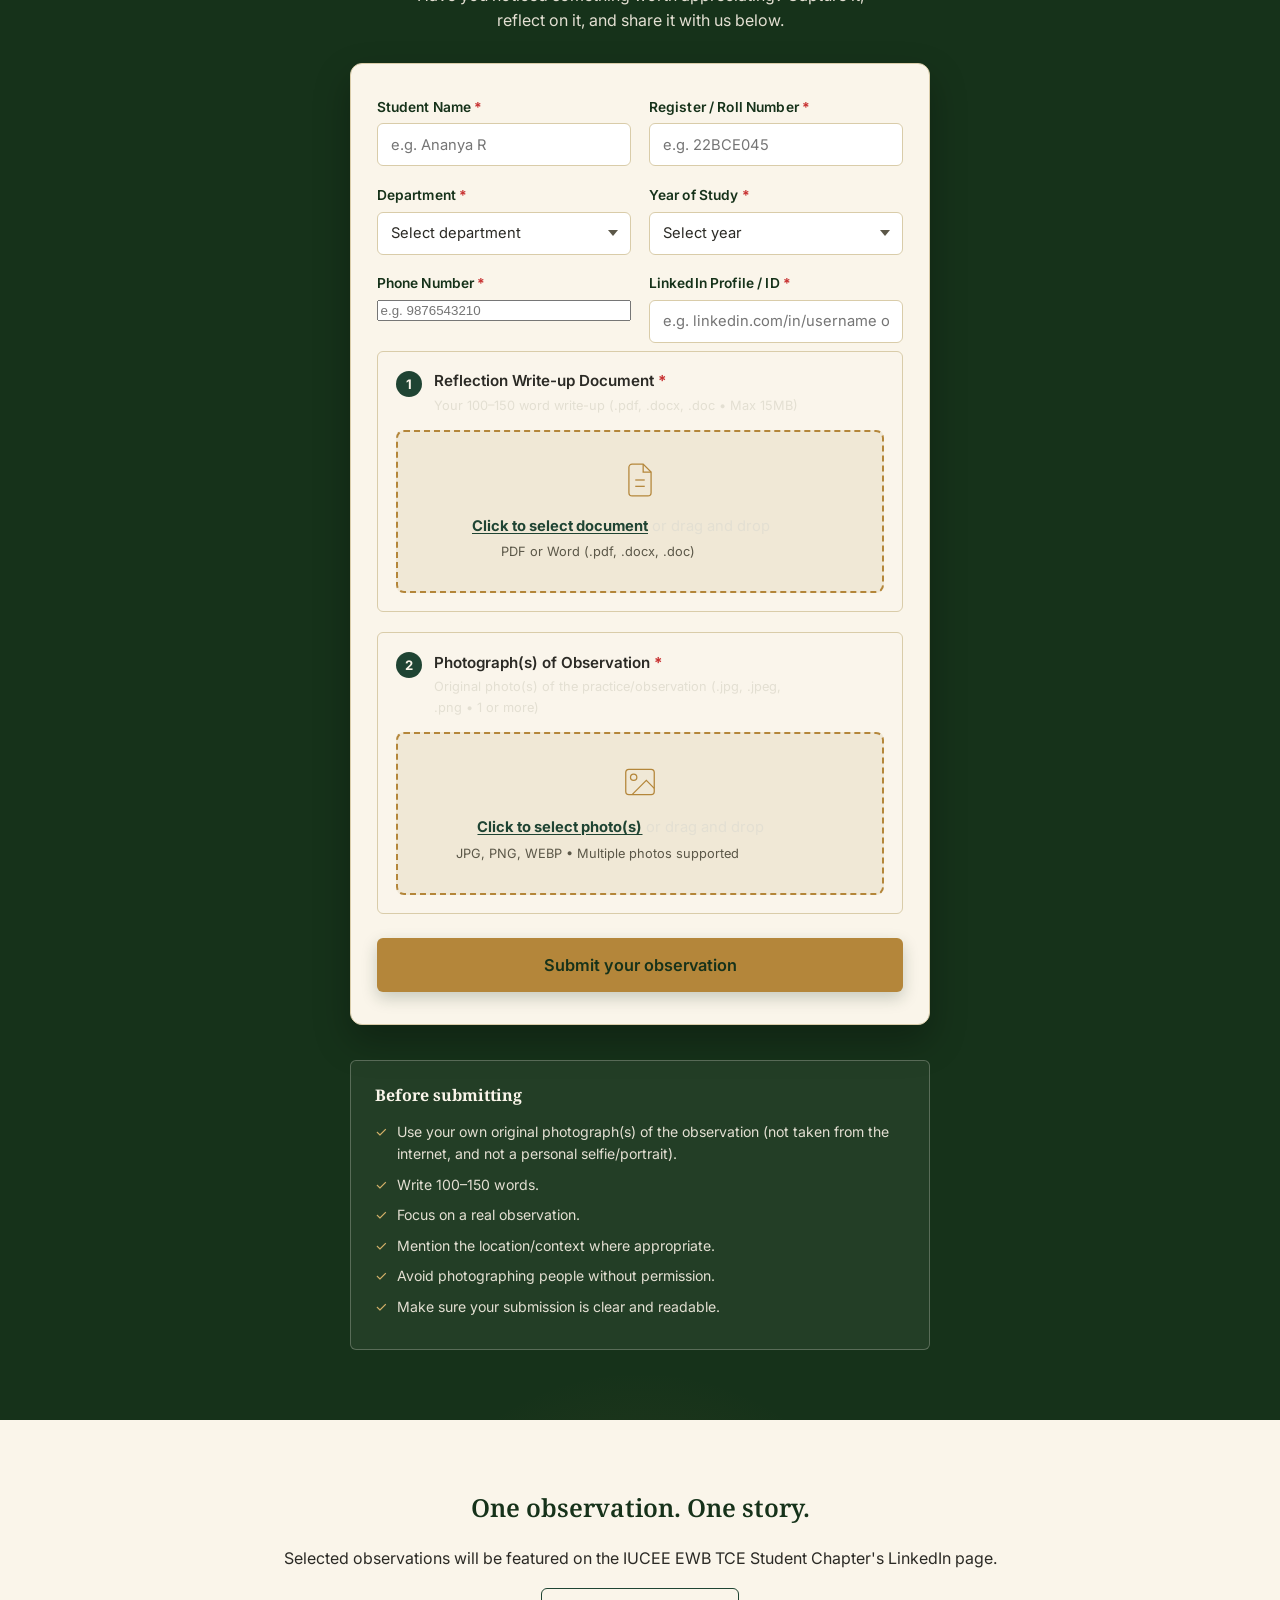
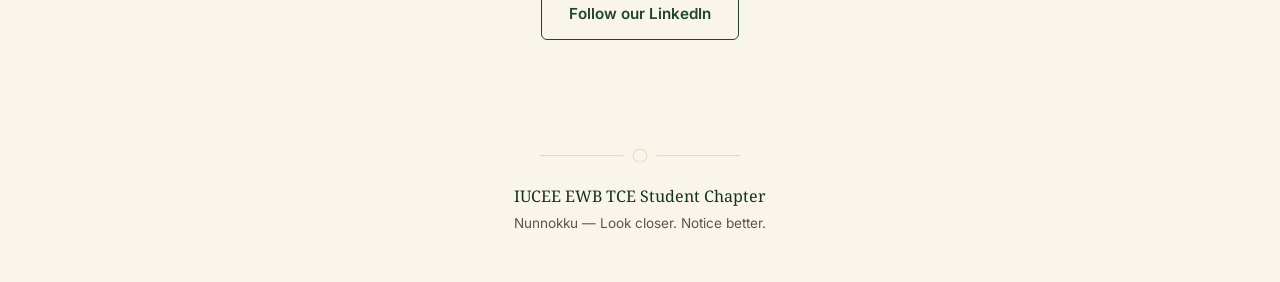
==== commit 8b7b8a7b: "Add VLSI, Fashion, and Electrical & Computer departments, and add phone number to form, backend, and" ====
--- a/index.html
+++ b/index.html
@@ -265,13 +265,16 @@
                   <option value="Civil Engineering">Civil Engineering</option>
                   <option value="Mechanical Engineering">Mechanical Engineering</option>
                   <option value="Electrical and Electronics Engineering">Electrical and Electronics Engineering</option>
+                  <option value="Electrical and Computer Engineering">Electrical and Computer Engineering</option>
                   <option value="Electronics and Communication Engineering">Electronics and Communication Engineering</option>
+                  <option value="VLSI Design and Technology">VLSI Design and Technology</option>
                   <option value="Computer Science and Engineering">Computer Science and Engineering</option>
                   <option value="Information Technology">Information Technology</option>
                   <option value="Mechatronics Engineering">Mechatronics Engineering</option>
                   <option value="Computer Science and Business Systems">Computer Science and Business Systems</option>
                   <option value="Data Science">Data Science</option>
                   <option value="Artificial Intelligence and Machine Learning">Artificial Intelligence</option>
+                  <option value="Fashion Technology">Fashion Technology</option>
                   <option value="Architecture">Architecture</option>
                   <option value="Other">Other</option>
                 </select>
@@ -293,7 +296,12 @@
               </div>
             </div>
 
-            <div class="form-group form-group-full">
+            <div class="form-group">
+              <label for="student-phone">Phone Number <span class="req">*</span></label>
+              <input type="tel" id="student-phone" name="phone" placeholder="e.g. 9876543210" required autocomplete="tel">
+            </div>
+
+            <div class="form-group">
               <label for="student-linkedin">LinkedIn Profile / ID <span class="req">*</span></label>
               <input type="text" id="student-linkedin" name="linkedin" placeholder="e.g. linkedin.com/in/username or username" required>
             </div>
@@ -452,6 +460,6 @@
   <p class="footer-tag">Nunnokku — Look closer. Notice better.</p>
 </footer>
 
-<script src="script.js"></script>
+<script src="script.js?v=4"></script>
 </body>
 </html>
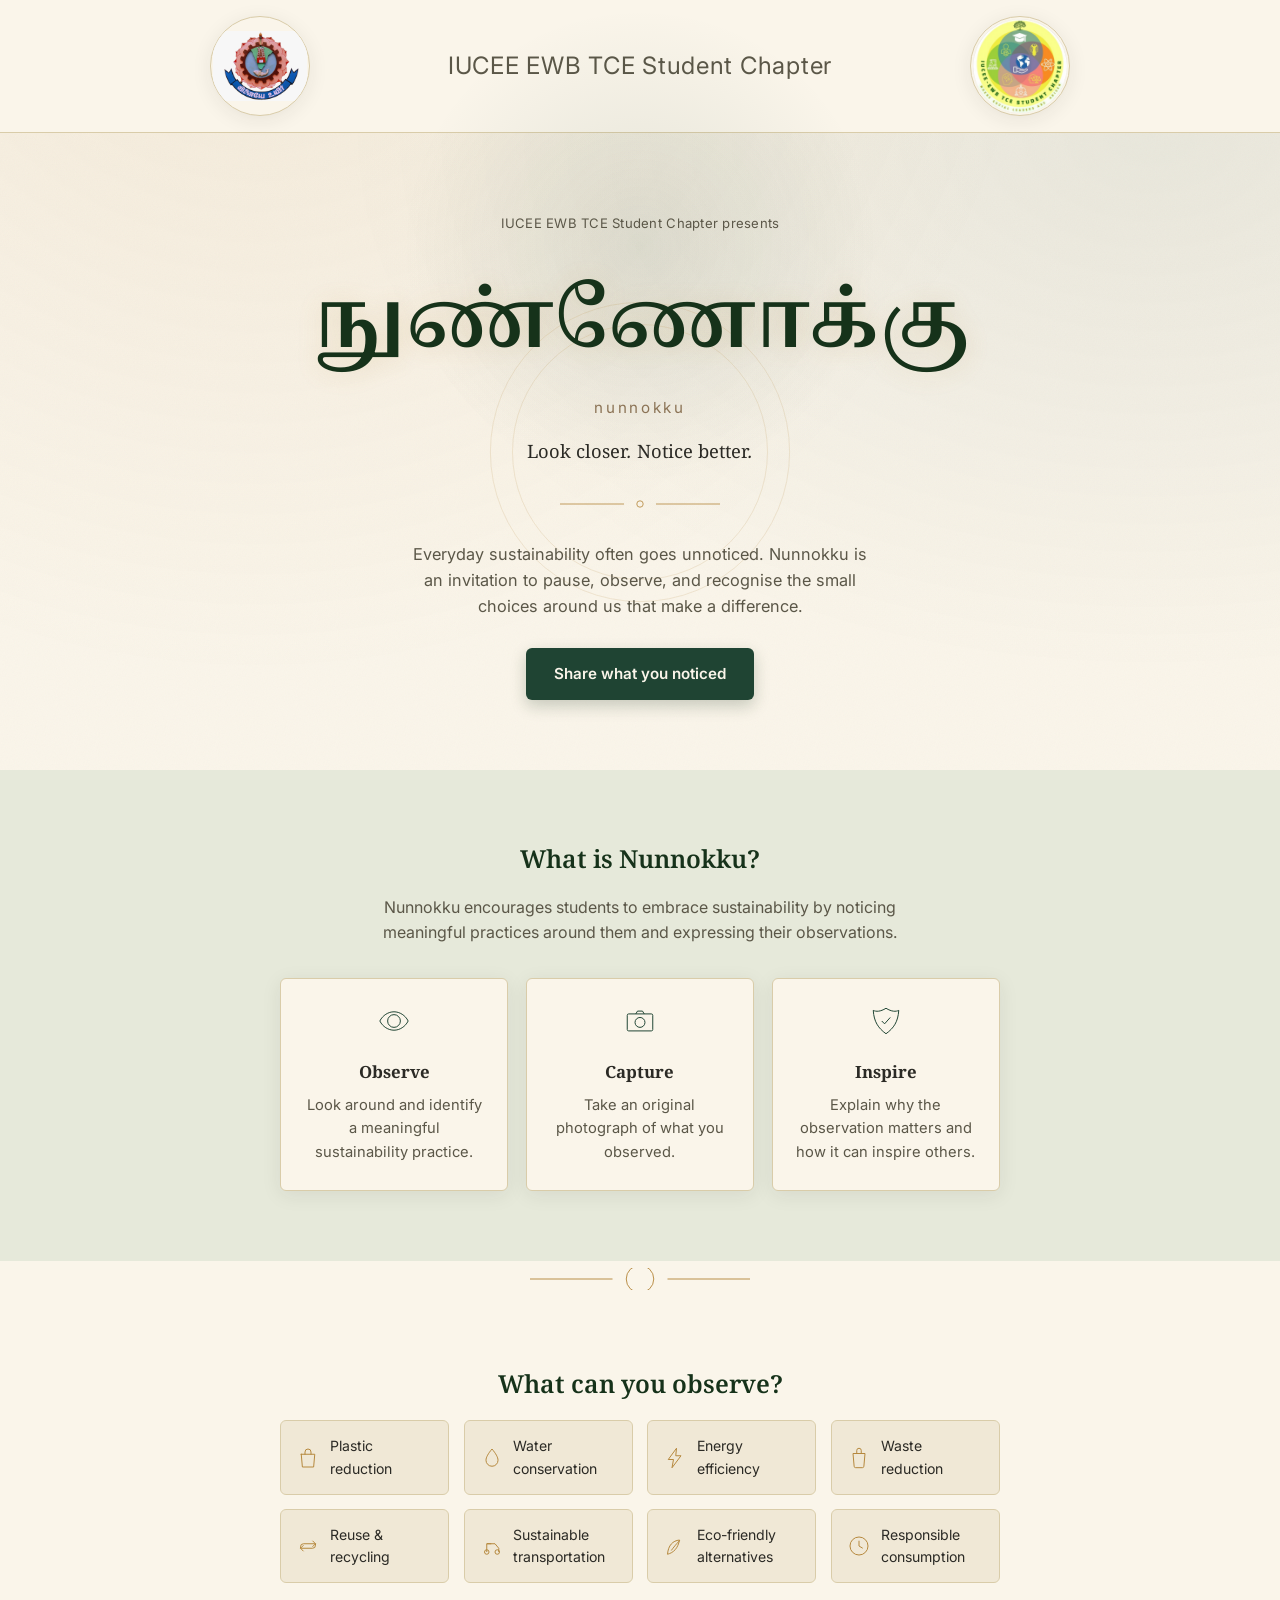
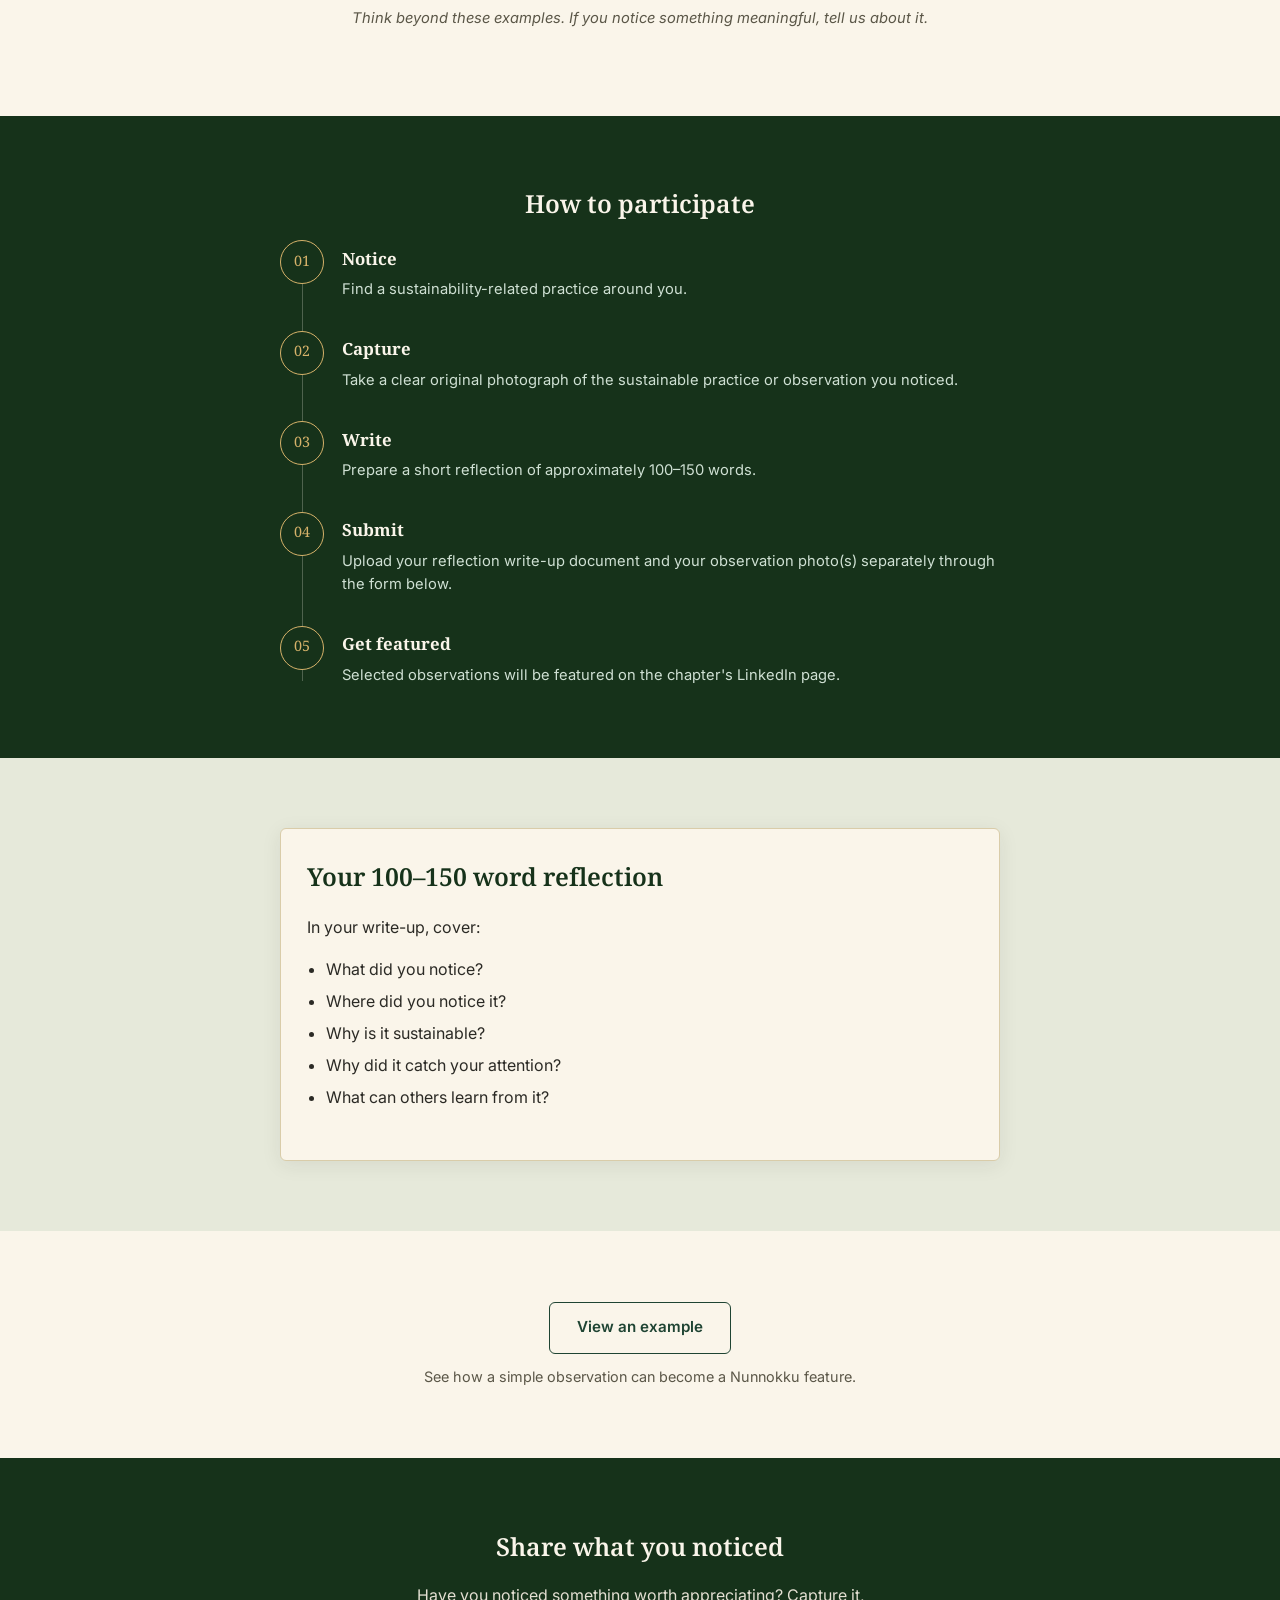
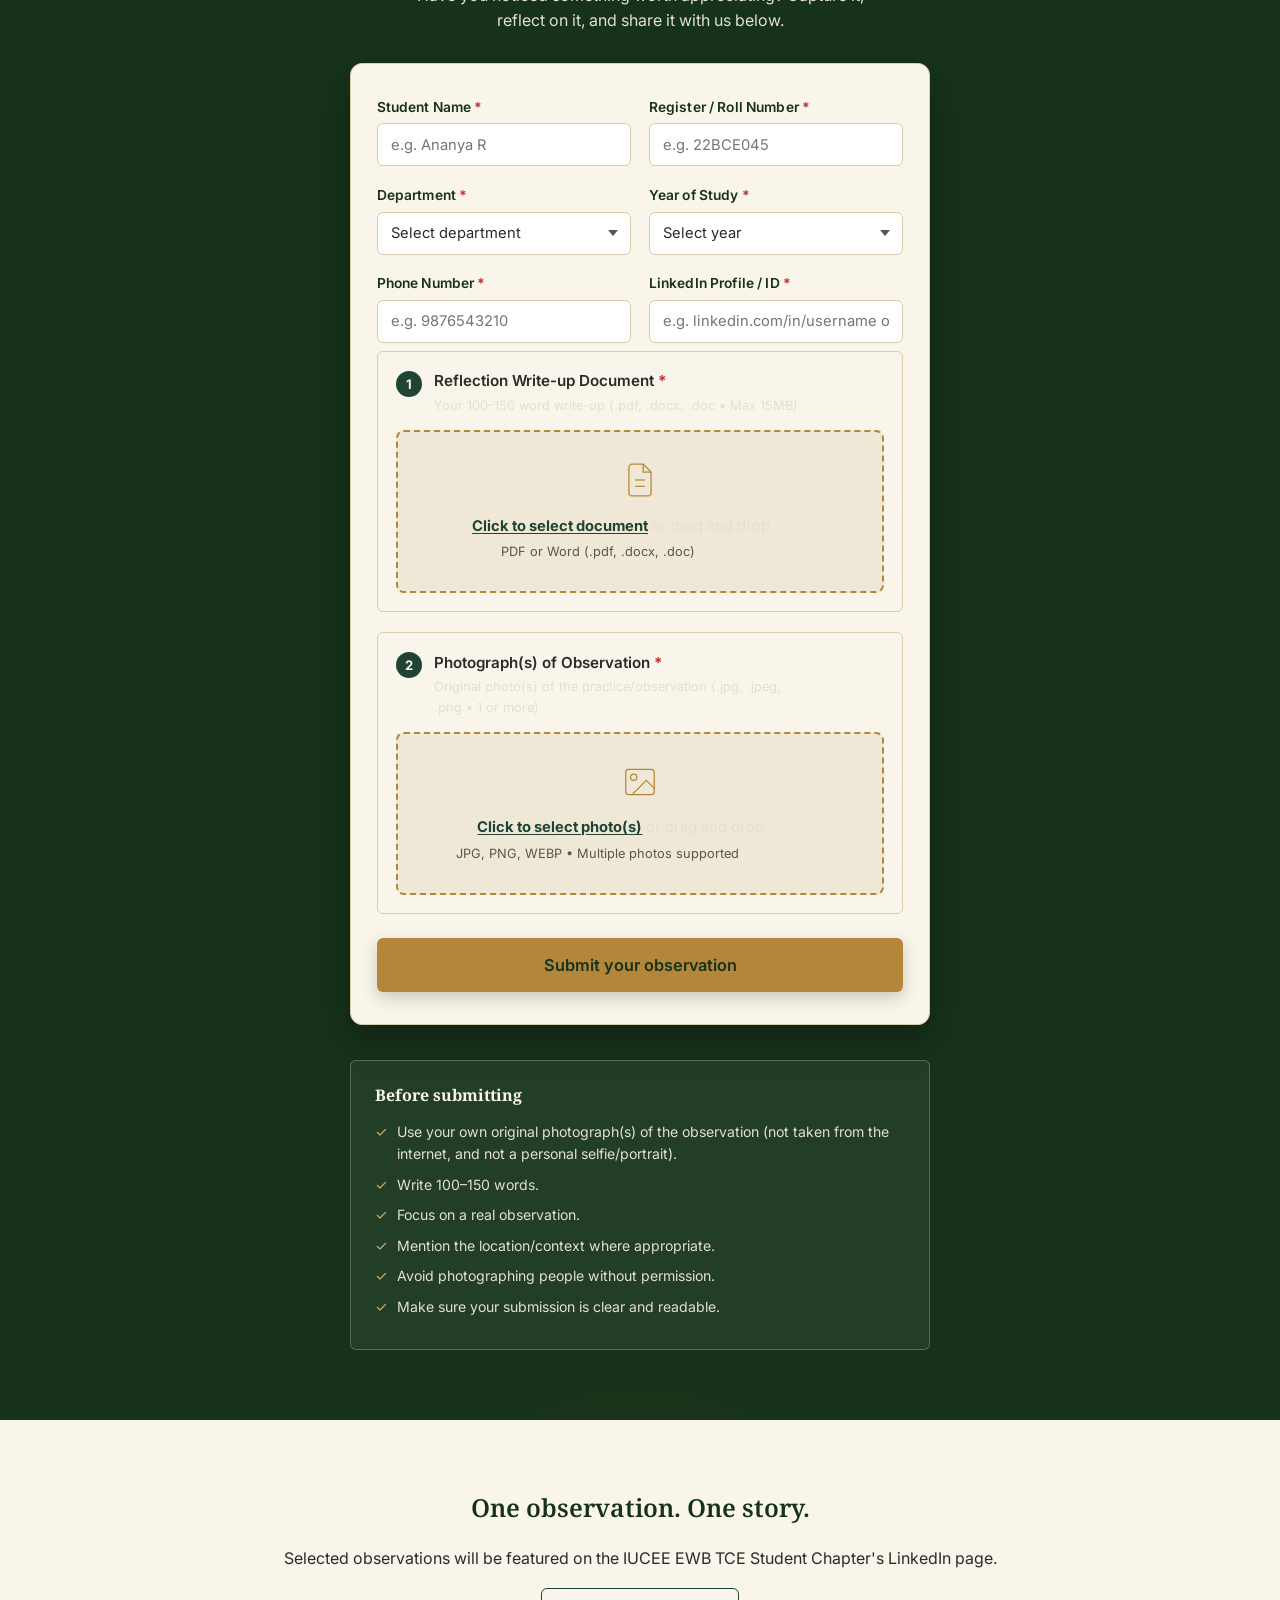
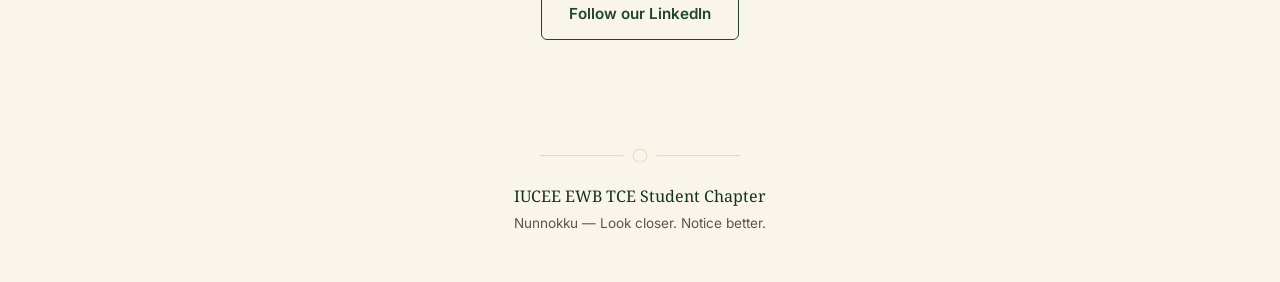
==== commit e62d1237: "Fix Phone Number input styling by adding input[type=tel] to form-group selectors" ====
--- a/index.html
+++ b/index.html
@@ -11,7 +11,7 @@
 <link rel="preconnect" href="https://fonts.gstatic.com" crossorigin>
 <link href="https://fonts.googleapis.com/css2?family=Noto+Serif+Tamil:wght@400;500;600;700&family=Inter:wght@400;500;600;700&display=swap" rel="stylesheet">
 
-<link rel="stylesheet" href="style.css?v=3">
+<link rel="stylesheet" href="style.css?v=4">
 </head>
 <body>
 
--- a/style.css
+++ b/style.css
@@ -586,6 +586,9 @@
 }
 
 .form-group input[type="text"],
+.form-group input[type="tel"],
+.form-group input[type="email"],
+.form-group input:not([type="file"]),
 .select-wrapper select,
 .passcode-input,
 .dash-search-bar input {
@@ -602,6 +605,9 @@
 }
 
 .form-group input[type="text"]:focus,
+.form-group input[type="tel"]:focus,
+.form-group input[type="email"]:focus,
+.form-group input:not([type="file"]):focus,
 .select-wrapper select:focus,
 .passcode-input:focus,
 .dash-search-bar input:focus {
